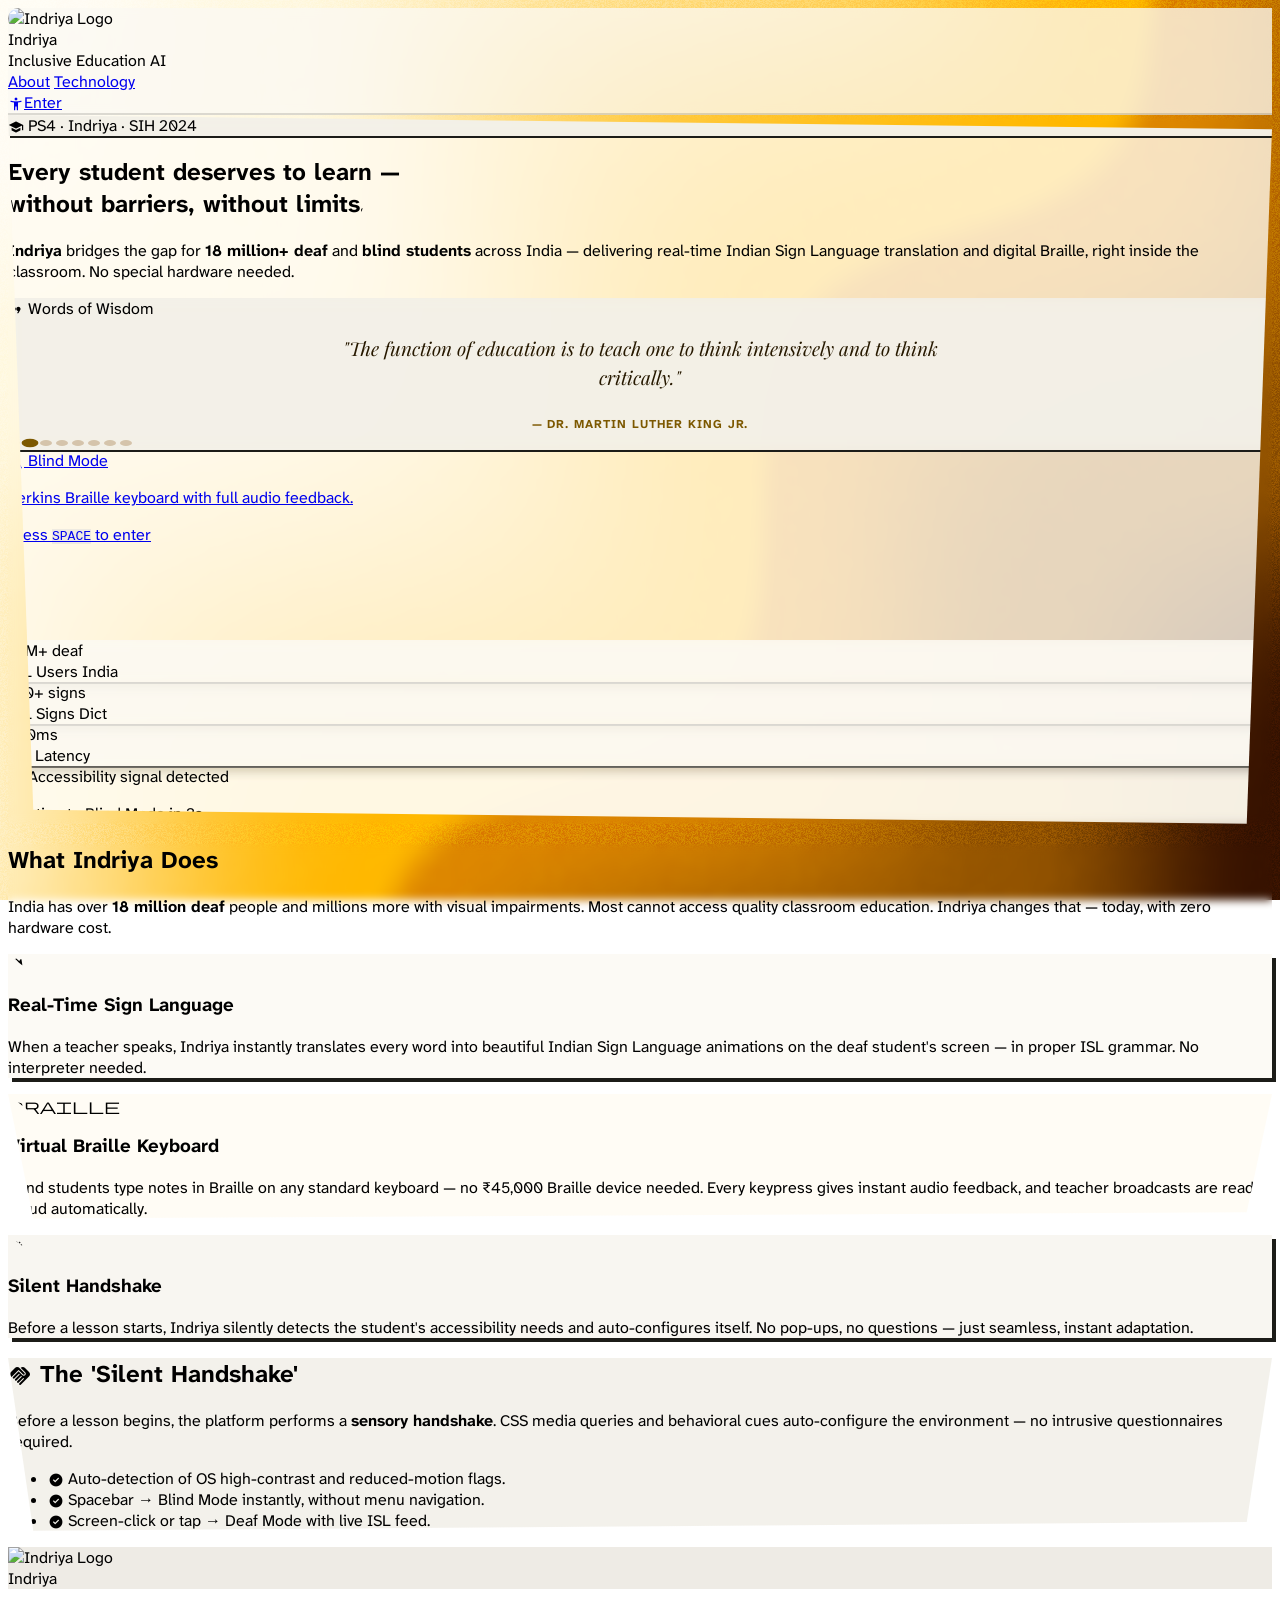
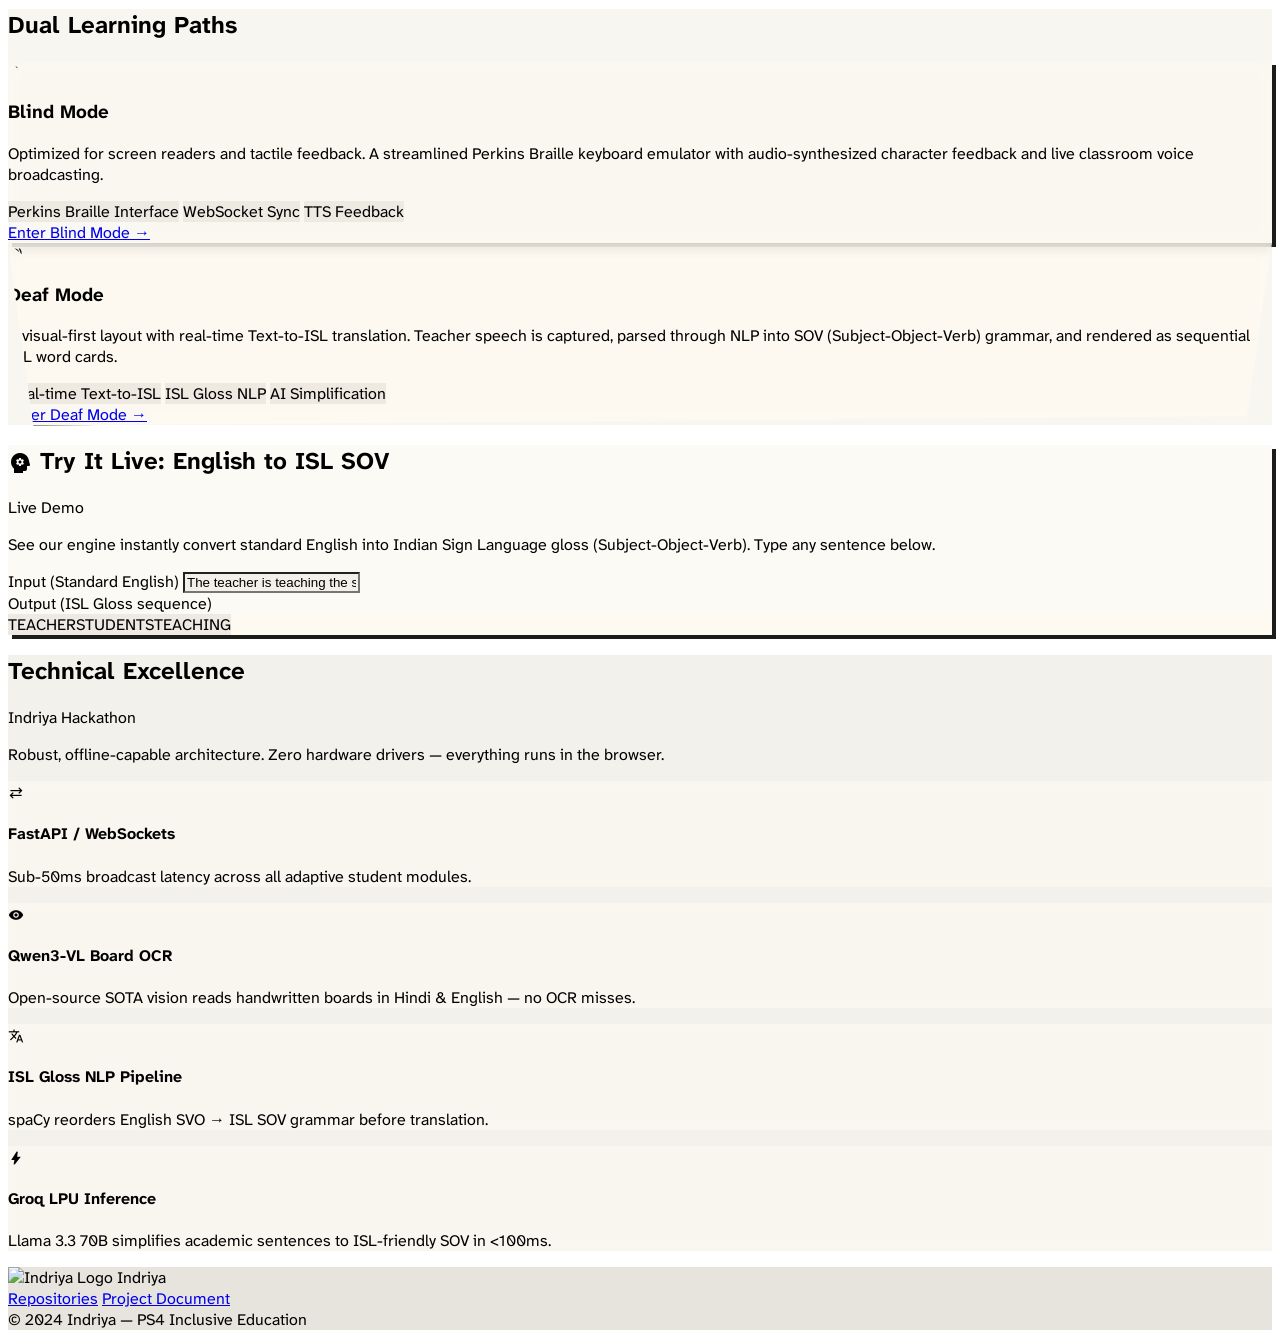
==== frontend/index.html @ 6d2f7c89 "rebrand: Bharat Shakti → Indriya across all files; add Indriya logo to Supabase + frontend; revamp h" ====
<!DOCTYPE html>
<html class="light" lang="en">
<head>
<meta charset="utf-8"/>
<meta content="width=device-width, initial-scale=1.0" name="viewport"/>
<meta name="description" content="Indriya — Inclusive Classroom AI. An adaptive platform for deaf and blind students powered by real-time ISL translation and Braille input."/>
<title>Indriya | Inclusive Education AI</title>
<script src="https://cdn.tailwindcss.com?plugins=forms,container-queries"></script>
<link href="https://fonts.googleapis.com/css2?family=Material+Symbols+Outlined:wght,FILL@100..700,0..1&display=swap" rel="stylesheet"/>
<link href="https://fonts.googleapis.com/css2?family=Atkinson+Hyperlegible+Next:ital,wght@0,200..800;1,200..800&display=swap" rel="stylesheet"/>
<link href="https://fonts.googleapis.com/css2?family=Playfair+Display:ital,wght@0,700;1,500&display=swap" rel="stylesheet"/>
<script id="tailwind-config">
  tailwind.config = {
    darkMode: "class",
    theme: {
      extend: {
        colors: {
          "secondary-fixed-dim": "#afc8f0","inverse-primary": "#ffba20","on-primary-fixed": "#271900",
          "on-tertiary-container": "#734633","surface-container": "#f1eee7","tertiary-container": "#f5b79e",
          "on-tertiary-fixed-variant": "#673c29","background": "#fcf9f2","on-secondary-fixed": "#001c3a",
          "on-primary-fixed-variant": "#5e4200","error-container": "#ffdad6","error": "#ba1a1a",
          "outline": "#837560","tertiary-fixed-dim": "#f7b89f","on-error-container": "#93000a",
          "surface-container-high": "#ebe8e1","surface-tint": "#7c5800","surface": "#fcf9f2",
          "surface-container-low": "#f6f3ec","on-primary-container": "#6b4c00","surface-container-lowest": "#ffffff",
          "surface-container-highest": "#e5e2db","secondary": "#476083","surface-bright": "#fcf9f2",
          "primary-fixed-dim": "#ffba20","secondary-container": "#bdd6ff","on-surface-variant": "#514532",
          "inverse-on-surface": "#f3f0e9","on-primary": "#ffffff","primary-fixed": "#ffdea8",
          "on-error": "#ffffff","on-secondary": "#ffffff","inverse-surface": "#31312c","tertiary": "#82533e",
          "outline-variant": "#d5c4ab","on-secondary-container": "#445d80","tertiary-fixed": "#ffdbcd",
          "on-tertiary-fixed": "#331204","on-surface": "#1c1c18","secondary-fixed": "#d4e3ff",
          "primary": "#7c5800","surface-variant": "#e5e2db","on-secondary-fixed-variant": "#2f486a",
          "on-tertiary": "#ffffff","primary-container": "#ffb800","surface-dim": "#dcdad3","on-background": "#1c1c18"
        },
        borderRadius: { "DEFAULT": "0.25rem","lg": "0.5rem","xl": "0.75rem","full": "9999px" },
        spacing: {
          "xs": "0.5rem","lg": "4rem","base": "8px","md": "2rem","sm": "1rem",
          "margin-mobile": "16px","xl": "8rem","margin-desktop": "64px","gutter": "24px"
        },
        fontFamily: {
          "sans": ["Atkinson Hyperlegible Next","system-ui","sans-serif"],
          "label-lg": ["Atkinson Hyperlegible Next"],"headline-xl": ["Atkinson Hyperlegible Next"],
          "headline-lg-mobile": ["Atkinson Hyperlegible Next"],"body-md": ["Atkinson Hyperlegible Next"],
          "headline-md": ["Atkinson Hyperlegible Next"],"headline-lg": ["Atkinson Hyperlegible Next"],
          "body-lg": ["Atkinson Hyperlegible Next"]
        },
        fontSize: {
          "label-lg": ["16px",{"lineHeight":"1.2","letterSpacing":"0.05em","fontWeight":"700"}],
          "headline-xl": ["48px",{"lineHeight":"1.1","letterSpacing":"-0.02em","fontWeight":"800"}],
          "headline-lg-mobile": ["30px",{"lineHeight":"1.2","fontWeight":"700"}],
          "body-md": ["18px",{"lineHeight":"1.6","fontWeight":"400"}],
          "headline-md": ["28px",{"lineHeight":"1.3","fontWeight":"700"}],
          "headline-lg": ["36px",{"lineHeight":"1.2","fontWeight":"700"}],
          "body-lg": ["22px",{"lineHeight":"1.6","fontWeight":"400"}]
        }
      }
    }
  }
</script>
<style>
  body {
    background: transparent;
    font-family: 'Atkinson Hyperlegible Next', sans-serif;
  }
  .torn-edge       { clip-path: polygon(0 0, 100% 2%, 98% 100%, 2% 98%); }
  .torn-edge-bottom{ clip-path: polygon(0 0, 100% 0%, 98% 95%, 2% 100%); }
  .paper-shadow    { box-shadow: 4px 4px 0px 0px #1c1c18; }
  .paper-shadow-sm { box-shadow: 2px 2px 0px 0px #1c1c18; }
  .focus-ring:focus-within { outline: 4px solid #ffb800; outline-offset: 4px; }
  a:focus-visible, button:focus-visible { outline: 4px solid #ffb800; outline-offset: 4px; border-radius: 2px; }
  .material-symbols-outlined { font-variation-settings: 'FILL' 1, 'wght' 400; font-size: inherit; vertical-align: middle; }
  /* Let the gradient canvas shine through semi-transparent surfaces */
  header { background: rgba(252,249,242,0.88) !important; backdrop-filter: blur(12px); -webkit-backdrop-filter: blur(12px); }
  footer { background: rgba(229,226,219,0.85) !important; backdrop-filter: blur(8px); }
  section, .bg-surface, .bg-surface-container, .bg-surface-container-low { background: rgba(255, 255, 255, 0.7) !important; backdrop-filter: blur(4px); }

  /* ── Rotating Quotes ─────────────────────────────── */
  #quotesCarousel {
    position: relative;
    overflow: hidden;
    height: 110px;
  }
  .quote-slide {
    position: absolute;
    inset: 0;
    display: flex;
    flex-direction: column;
    align-items: center;
    justify-content: center;
    gap: 6px;
    opacity: 0;
    transform: translateY(16px);
    transition: opacity 0.7s ease, transform 0.7s ease;
    pointer-events: none;
  }
  .quote-slide.active {
    opacity: 1;
    transform: translateY(0);
    pointer-events: auto;
  }
  .quote-slide.exit {
    opacity: 0;
    transform: translateY(-16px);
  }
  .quote-text {
    font-family: 'Playfair Display', serif;
    font-style: italic;
    font-size: clamp(15px, 2vw, 19px);
    color: #271900;
    text-align: center;
    line-height: 1.5;
    max-width: 600px;
    padding: 0 12px;
  }
  .quote-author {
    font-family: 'Atkinson Hyperlegible Next', sans-serif;
    font-size: 12px;
    font-weight: 700;
    letter-spacing: 0.08em;
    text-transform: uppercase;
    color: #7c5800;
  }
  /* Dot indicators */
  .quote-dot {
    width: 6px; height: 6px; border-radius: 50%;
    background: #d5c4ab; border: none; cursor: pointer;
    transition: background 0.3s ease, transform 0.3s ease;
  }
  .quote-dot.active { background: #7c5800; transform: scale(1.4); }

  /* ── Mission pillars glow ─────────────────────── */
  .mission-card {
    transition: transform 0.25s ease, box-shadow 0.25s ease;
  }
  .mission-card:hover {
    transform: translateY(-4px);
    box-shadow: 6px 10px 0px 0px #1c1c18;
  }

  /* ── Logo pulse ring ──────────────────────────── */
  @keyframes logoRing {
    0%,100% { box-shadow: 0 0 0 0 rgba(255,184,0,0.35); }
    50% { box-shadow: 0 0 0 10px rgba(255,184,0,0); }
  }
  .logo-ring { animation: logoRing 2.5s ease infinite; border-radius: 9999px; }

  /* ── Impact number pulse ───────────────────────── */
  @keyframes numPop { 0%{transform:scale(1)} 50%{transform:scale(1.08)} 100%{transform:scale(1)} }
  .num-pop { animation: numPop 0.4s ease; }
</style>
</head>
<body class="text-on-background min-h-screen flex flex-col">

<!-- Header -->
<header class="w-full border-b-2 border-on-surface bg-surface sticky top-0 z-50">
  <div class="flex justify-between items-center w-full px-margin-mobile md:px-margin-desktop py-4 max-w-7xl mx-auto">
    <div class="flex items-center gap-3">
      <img alt="Indriya Logo" class="h-10 w-10 object-contain rounded-full logo-ring"
           src="https://cnwsrgqlpvxxnwsndhsm.supabase.co/storage/v1/object/public/isl-gestures/branding/indriya_logo.png"/>
      <div>
        <div class="font-extrabold text-xl text-primary tracking-tight leading-none">Indriya</div>
        <div class="text-xs text-on-surface-variant font-medium tracking-widest uppercase">Inclusive Education AI</div>
      </div>
    </div>
    <nav aria-label="Main Navigation" class="hidden md:flex gap-8 items-center">
      <a class="font-label-lg text-label-lg text-primary border-b-2 border-primary pb-1" href="#about">About</a>
      <a class="font-label-lg text-label-lg text-on-surface-variant hover:text-primary hover:bg-primary-container transition-colors duration-200 px-2 py-1 rounded" href="#technology">Technology</a>
    </nav>
    <div class="flex items-center gap-3">
      <a href="blind.html" id="enterBtn" class="bg-primary-container text-on-primary-fixed font-label-lg text-label-lg px-6 py-3 border-b-[3px] border-on-surface rounded-DEFAULT hover:brightness-95 transition-all focus-ring active:border-b-0 active:translate-y-[3px] inline-flex items-center gap-2">
        <span class="material-symbols-outlined text-xl">accessibility_new</span>Enter
      </a>
    </div>
  </div>
</header>

<main class="flex-grow">

  <!-- Hero Section -->
  <section class="w-full max-w-7xl mx-auto px-margin-mobile md:px-margin-desktop py-lg mt-md mb-lg">
    <div class="bg-[#FFFBF2] border-2 border-on-surface torn-edge paper-shadow p-8 md:p-16 relative overflow-hidden flex flex-col items-center text-center">
      <div class="absolute -top-10 -left-10 w-32 h-32 bg-tertiary-container rounded-full opacity-40 torn-edge"></div>
      <div class="absolute -bottom-10 -right-10 w-48 h-48 bg-primary-fixed rounded-full opacity-40 torn-edge"></div>
      <div class="relative z-10 mb-6 inline-flex items-center gap-2 bg-surface-container border-2 border-on-surface px-4 py-2 rounded-full paper-shadow-sm">
        <span class="material-symbols-outlined text-primary text-lg">school</span>
        <span class="font-label-lg text-label-lg text-primary tracking-widest uppercase text-sm">PS4 · Indriya · SIH 2024</span>
      </div>
      <h1 class="font-headline-xl text-headline-lg-mobile md:text-headline-xl text-on-surface max-w-4xl relative z-10 mb-6">
        Every student deserves to learn —<br/>
        <span class="bg-primary-container text-on-primary-container px-3 pb-1 inline-block mt-2 torn-edge">without barriers, without limits.</span>
      </h1>
      <p class="font-body-lg text-body-md text-on-surface-variant max-w-2xl mb-8 relative z-10">
        <strong>Indriya</strong> bridges the gap for <strong>18 million+ deaf</strong> and <strong>blind students</strong> across India — delivering real-time Indian Sign Language translation and digital Braille, right inside the classroom. No special hardware needed.
      </p>

      <!-- Educational Quotes Section -->
      <div class="relative z-10 w-full max-w-2xl mb-8 bg-surface-container border-2 border-on-surface rounded-sm paper-shadow-sm p-5">
        <div class="flex items-center gap-2 mb-3 justify-center">
          <span class="material-symbols-outlined text-primary text-lg">format_quote</span>
          <span class="text-xs font-bold text-on-surface-variant uppercase tracking-widest">Words of Wisdom</span>
        </div>
        <div id="quotesCarousel" aria-live="polite" aria-label="Educational quotes carousel">
          <div class="quote-slide active" role="group" aria-label="Quote 1 of 8">
            <p class="quote-text">"Education is the most powerful weapon which you can use to change the world."</p>
            <span class="quote-author">— Nelson Mandela</span>
          </div>
          <div class="quote-slide" role="group" aria-label="Quote 2 of 8">
            <p class="quote-text">"The function of education is to teach one to think intensively and to think critically."</p>
            <span class="quote-author">— Dr. Martin Luther King Jr.</span>
          </div>
          <div class="quote-slide" role="group" aria-label="Quote 3 of 8">
            <p class="quote-text">"Inclusion is not a matter of political correctness. It is the key to growth."</p>
            <span class="quote-author">— Jesse Jackson</span>
          </div>
          <div class="quote-slide" role="group" aria-label="Quote 4 of 8">
            <p class="quote-text">"There is no greater disability in society than the inability to see a person as more than their disability."</p>
            <span class="quote-author">— Robert M. Hensel</span>
          </div>
          <div class="quote-slide" role="group" aria-label="Quote 5 of 8">
            <p class="quote-text">"शिक्षा सबसे शक्तिशाली हथियार है जिसे आप दुनिया को बदलने के लिए उपयोग कर सकते हैं।"</p>
            <span class="quote-author">— नेल्सन मंडेला</span>
          </div>
          <div class="quote-slide" role="group" aria-label="Quote 6 of 8">
            <p class="quote-text">"Alone we can do so little; together we can do so much."</p>
            <span class="quote-author">— Helen Keller</span>
          </div>
          <div class="quote-slide" role="group" aria-label="Quote 7 of 8">
            <p class="quote-text">"The highest result of education is tolerance."</p>
            <span class="quote-author">— Helen Keller</span>
          </div>
          <div class="quote-slide" role="group" aria-label="Quote 8 of 8">
            <p class="quote-text">"Every child deserves a champion — an adult who will never give up on them."</p>
            <span class="quote-author">— Rita Pierson</span>
          </div>
        </div>
        <!-- Dot indicators -->
        <div class="flex justify-center gap-2 mt-3" id="quoteDots" aria-label="Quote navigation">
          <button class="quote-dot active" aria-label="Go to quote 1" onclick="goToQuote(0)"></button>
          <button class="quote-dot" aria-label="Go to quote 2" onclick="goToQuote(1)"></button>
          <button class="quote-dot" aria-label="Go to quote 3" onclick="goToQuote(2)"></button>
          <button class="quote-dot" aria-label="Go to quote 4" onclick="goToQuote(3)"></button>
          <button class="quote-dot" aria-label="Go to quote 5" onclick="goToQuote(4)"></button>
          <button class="quote-dot" aria-label="Go to quote 6" onclick="goToQuote(5)"></button>
          <button class="quote-dot" aria-label="Go to quote 7" onclick="goToQuote(6)"></button>
          <button class="quote-dot" aria-label="Go to quote 8" onclick="goToQuote(7)"></button>
        </div>
      </div>

      <!-- Two CTA cards -->
      <div class="relative z-10 grid grid-cols-1 sm:grid-cols-2 gap-4 w-full max-w-xl mb-8">
        <a href="blind.html" id="blindCard"
           class="group bg-surface border-2 border-on-surface paper-shadow p-5 text-left hover:bg-tertiary-container transition-colors focus-ring flex flex-col gap-3 rounded-sm">
          <div class="flex items-center gap-2">
            <span class="material-symbols-outlined text-on-tertiary-container text-2xl">blind</span>
            <span class="font-headline-md text-xl font-bold text-on-surface">Blind Mode</span>
          </div>
          <p class="text-sm text-on-surface-variant font-body-md leading-relaxed">Perkins Braille keyboard with full audio feedback.</p>
          <div class="flex items-center gap-1 text-xs font-bold text-primary uppercase tracking-widest mt-auto">
            Press <kbd class="bg-surface-container-high border border-outline px-2 py-0.5 rounded text-on-surface font-mono">SPACE</kbd> to enter
          </div>
        </a>
        <a href="deaf.html" id="deafCard"
           class="group bg-[#FFFBF2] border-2 border-on-surface paper-shadow p-5 text-left hover:bg-secondary-container transition-colors focus-ring flex flex-col gap-3 rounded-sm torn-edge-bottom">
          <div class="flex items-center gap-2">
            <span class="material-symbols-outlined text-on-secondary-container text-2xl">hearing_disabled</span>
            <span class="font-headline-md text-xl font-bold text-on-surface">Deaf Mode</span>
          </div>
          <p class="text-sm text-on-surface-variant font-body-md leading-relaxed">Live ISL translation with SOV grammar reordering.</p>
          <div class="flex items-center gap-1 text-xs font-bold text-secondary uppercase tracking-widest mt-auto">
            <span class="material-symbols-outlined text-sm">mouse</span> Click to enter
          </div>
        </a>
      </div>

      <!-- F2.6 — Animated Impact Stats -->
      <div class="relative z-10 grid grid-cols-3 gap-3 w-full max-w-xl mb-4" id="statsRow">
        <div class="bg-surface border-2 border-on-surface paper-shadow-sm p-3 text-center rounded-sm">
          <div class="font-extrabold text-2xl text-primary leading-none" id="stat1">0</div>
          <div class="text-xs text-on-surface-variant font-bold tracking-widest uppercase mt-1">ISL Users India</div>
        </div>
        <div class="bg-surface border-2 border-on-surface paper-shadow-sm p-3 text-center rounded-sm">
          <div class="font-extrabold text-2xl text-secondary leading-none" id="stat2">0</div>
          <div class="text-xs text-on-surface-variant font-bold tracking-widest uppercase mt-1">ISL Signs Dict</div>
        </div>
        <div class="bg-surface border-2 border-on-surface paper-shadow-sm p-3 text-center rounded-sm">
          <div class="font-extrabold text-2xl text-tertiary leading-none" id="stat3">0</div>
          <div class="text-xs text-on-surface-variant font-bold tracking-widest uppercase mt-1">WS Latency</div>
        </div>
      </div>

      <!-- Accessibility auto-detection notice -->
      <div id="autoRouteNotice" class="hidden relative z-10 w-full max-w-xl bg-primary-fixed border-2 border-on-surface p-4 rounded-sm paper-shadow-sm text-left">
        <div class="flex items-center gap-2 mb-2">
          <span class="material-symbols-outlined text-primary">sensors</span>
          <span class="font-label-lg text-label-lg text-on-surface">Accessibility signal detected</span>
        </div>
        <p class="text-sm text-on-surface-variant mb-3" id="autoRouteText">Routing to Blind Mode in 3s…</p>
        <div class="h-1.5 bg-surface-container-high rounded-full overflow-hidden">
          <div id="progressBar" class="h-full bg-primary transition-all duration-1000 ease-linear" style="width:100%"></div>
        </div>
      </div>
    </div>
  </section>

  <!-- What Indriya Does — Judge-Facing Mission Section -->
  <section class="w-full max-w-7xl mx-auto px-margin-mobile md:px-margin-desktop py-lg" id="about">
    <div class="text-center mb-12">
      <h2 class="font-headline-lg text-headline-lg-mobile md:text-headline-lg text-on-surface mb-4">What Indriya Does</h2>
      <p class="text-body-md text-on-surface-variant max-w-2xl mx-auto">
        India has over <strong>18 million deaf</strong> people and millions more with visual impairments. Most cannot access quality classroom education. Indriya changes that — today, with zero hardware cost.
      </p>
    </div>
    <div class="grid grid-cols-1 md:grid-cols-3 gap-6 mb-12">
      <!-- Pillar 1 -->
      <div class="mission-card bg-surface border-2 border-on-surface paper-shadow p-7 flex flex-col gap-4 rounded-sm">
        <div class="w-14 h-14 bg-primary-container border-2 border-on-surface rounded-full flex items-center justify-center torn-edge">
          <span class="material-symbols-outlined text-on-primary-fixed text-3xl">sign_language</span>
        </div>
        <h3 class="font-bold text-xl text-on-surface">Real-Time Sign Language</h3>
        <p class="text-sm text-on-surface-variant leading-relaxed">
          When a teacher speaks, Indriya instantly translates every word into beautiful Indian Sign Language animations on the deaf student's screen — in proper ISL grammar. No interpreter needed.
        </p>
      </div>
      <!-- Pillar 2 -->
      <div class="mission-card bg-[#FFFBF2] border-2 border-on-surface paper-shadow p-7 flex flex-col gap-4 rounded-sm torn-edge-bottom">
        <div class="w-14 h-14 bg-tertiary-container border-2 border-on-surface rounded-full flex items-center justify-center torn-edge">
          <span class="material-symbols-outlined text-on-tertiary-container text-3xl">braille</span>
        </div>
        <h3 class="font-bold text-xl text-on-surface">Virtual Braille Keyboard</h3>
        <p class="text-sm text-on-surface-variant leading-relaxed">
          Blind students type notes in Braille on any standard keyboard — no ₹45,000 Braille device needed. Every keypress gives instant audio feedback, and teacher broadcasts are read aloud automatically.
        </p>
      </div>
      <!-- Pillar 3 -->
      <div class="mission-card bg-surface-container-low border-2 border-on-surface paper-shadow p-7 flex flex-col gap-4 rounded-sm">
        <div class="w-14 h-14 bg-secondary-container border-2 border-on-surface rounded-full flex items-center justify-center torn-edge">
          <span class="material-symbols-outlined text-on-secondary-container text-3xl">auto_detect_voice</span>
        </div>
        <h3 class="font-bold text-xl text-on-surface">Silent Handshake</h3>
        <p class="text-sm text-on-surface-variant leading-relaxed">
          Before a lesson starts, Indriya silently detects the student's accessibility needs and auto-configures itself. No pop-ups, no questions — just seamless, instant adaptation.
        </p>
      </div>
    </div>

    <!-- How It Helps — Story Flow -->
    <div class="grid grid-cols-1 md:grid-cols-2 gap-gutter items-center">
      <div class="order-2 md:order-1 bg-surface-container p-8 border-2 border-on-surface torn-edge-bottom paper-shadow">
        <h2 class="font-headline-md text-headline-md text-on-surface mb-4 flex items-center gap-2">
          <span class="material-symbols-outlined text-tertiary text-3xl">handshake</span>
          The 'Silent Handshake'
        </h2>
        <p class="font-body-md text-body-md text-on-surface-variant mb-6">
          Before a lesson begins, the platform performs a <strong>sensory handshake</strong>. CSS media queries and behavioral cues auto-configure the environment — no intrusive questionnaires required.
        </p>
        <ul class="space-y-4 font-body-md text-body-md text-on-surface">
          <li class="flex items-start gap-3">
            <span class="material-symbols-outlined text-primary mt-1">check_circle</span>
            <span>Auto-detection of OS high-contrast and reduced-motion flags.</span>
          </li>
          <li class="flex items-start gap-3">
            <span class="material-symbols-outlined text-primary mt-1">check_circle</span>
            <span>Spacebar → Blind Mode instantly, without menu navigation.</span>
          </li>
          <li class="flex items-start gap-3">
            <span class="material-symbols-outlined text-primary mt-1">check_circle</span>
            <span>Screen-click or tap → Deaf Mode with live ISL feed.</span>
          </li>
        </ul>
      </div>
      <div class="order-1 md:order-2 flex justify-center relative">
        <div class="w-full aspect-square max-w-md relative bg-surface-container-high rounded-full border-2 border-on-surface overflow-hidden flex items-center justify-center p-8">
          <div class="absolute inset-0 border-[16px] border-primary-container rounded-full opacity-20 animate-pulse"></div>
          <img class="w-48 h-48 object-contain rounded-full"
               alt="Indriya Logo"
               src="https://cnwsrgqlpvxxnwsndhsm.supabase.co/storage/v1/object/public/isl-gestures/branding/indriya_logo.png"/>
          <div class="absolute bottom-6 left-0 right-0 text-center font-bold text-primary text-sm tracking-widest uppercase">Indriya</div>
        </div>
      </div>
    </div>
  </section>

  <!-- Dual Learning Paths -->
  <section class="w-full max-w-7xl mx-auto px-margin-mobile md:px-margin-desktop py-lg bg-surface-container-low border-y-2 border-on-surface my-lg">
    <h2 class="font-headline-lg text-headline-lg-mobile md:text-headline-lg text-center mb-12 text-on-surface">Dual Learning Paths</h2>
    <div class="grid grid-cols-1 md:grid-cols-2 gap-8">

      <!-- Blind Mode Card -->
      <div class="bg-surface border-2 border-on-surface paper-shadow p-6 md:p-8 flex flex-col focus-ring group hover:bg-surface-container transition-colors rounded-sm" tabindex="0">
        <div class="w-16 h-16 bg-tertiary-container border-2 border-on-surface rounded-full flex items-center justify-center mb-6 torn-edge">
          <span class="material-symbols-outlined text-on-tertiary-container text-3xl">blind</span>
        </div>
        <h3 class="font-headline-md text-headline-md text-on-surface mb-3 border-b-2 border-on-surface pb-2 inline-block self-start">Blind Mode</h3>
        <p class="font-body-md text-body-md text-on-surface-variant mb-6 flex-grow">
          Optimized for screen readers and tactile feedback. A streamlined Perkins Braille keyboard emulator with audio-synthesized character feedback and live classroom voice broadcasting.
        </p>
        <div class="flex flex-wrap gap-2 mb-6">
          <span class="bg-surface-container-high border-2 border-outline px-3 py-1 rounded-full font-label-lg text-label-lg text-on-surface-variant text-sm">Perkins Braille Interface</span>
          <span class="bg-surface-container-high border-2 border-outline px-3 py-1 rounded-full font-label-lg text-label-lg text-on-surface-variant text-sm">WebSocket Sync</span>
          <span class="bg-surface-container-high border-2 border-outline px-3 py-1 rounded-full font-label-lg text-label-lg text-on-surface-variant text-sm">TTS Feedback</span>
        </div>
        <a href="blind.html" class="w-full bg-surface border-2 border-on-surface font-label-lg text-label-lg py-3 mt-auto group-hover:bg-tertiary group-hover:text-on-tertiary transition-colors rounded-sm text-center inline-block">
          Enter Blind Mode →
        </a>
      </div>

      <!-- Deaf Mode Card -->
      <div class="bg-[#FFFBF2] border-2 border-on-surface paper-shadow p-6 md:p-8 flex flex-col focus-ring group hover:bg-surface-container transition-colors torn-edge-bottom rounded-sm" tabindex="0">
        <div class="w-16 h-16 bg-secondary-container border-2 border-on-surface rounded-full flex items-center justify-center mb-6 torn-edge">
          <span class="material-symbols-outlined text-on-secondary-container text-3xl">hearing_disabled</span>
        </div>
        <h3 class="font-headline-md text-headline-md text-on-surface mb-3 border-b-2 border-on-surface pb-2 inline-block self-start">Deaf Mode</h3>
        <p class="font-body-md text-body-md text-on-surface-variant mb-6 flex-grow">
          A visual-first layout with real-time Text-to-ISL translation. Teacher speech is captured, parsed through NLP into SOV (Subject-Object-Verb) grammar, and rendered as sequential ISL word cards.
        </p>
        <div class="flex flex-wrap gap-2 mb-6">
          <span class="bg-surface-container-high border-2 border-outline px-3 py-1 rounded-full font-label-lg text-label-lg text-on-surface-variant text-sm">Real-time Text-to-ISL</span>
          <span class="bg-surface-container-high border-2 border-outline px-3 py-1 rounded-full font-label-lg text-label-lg text-on-surface-variant text-sm">ISL Gloss NLP</span>
          <span class="bg-surface-container-high border-2 border-outline px-3 py-1 rounded-full font-label-lg text-label-lg text-on-surface-variant text-sm" title="Built">AI Simplification</span>
        </div>
        <a href="deaf.html" class="w-full bg-surface border-2 border-on-surface font-label-lg text-label-lg py-3 mt-auto group-hover:bg-secondary group-hover:text-on-secondary transition-colors rounded-sm text-center inline-block">
          Enter Deaf Mode →
        </a>
      </div>
    </div>
  </section>

  <!-- Interactive NLP Demo (Phase 5) -->
  <section class="w-full max-w-7xl mx-auto px-margin-mobile md:px-margin-desktop py-lg mb-lg">
    <div class="bg-surface border-2 border-on-surface paper-shadow p-8 rounded-sm">
      <div class="flex items-center justify-between mb-4">
        <h2 class="font-headline-md text-headline-md text-on-surface flex items-center gap-2">
          <span class="material-symbols-outlined text-primary text-3xl">psychology</span>
          Try It Live: English to ISL SOV
        </h2>
        <span class="bg-primary-container text-on-primary-fixed text-xs font-bold px-2 py-1 rounded-sm uppercase tracking-wider">Live Demo</span>
      </div>
      <p class="font-body-md text-body-md text-on-surface-variant mb-6">
        See our engine instantly convert standard English into Indian Sign Language gloss (Subject-Object-Verb). Type any sentence below.
      </p>
      
      <div class="grid grid-cols-1 md:grid-cols-2 gap-6">
        <div>
          <label class="block text-sm font-bold text-on-surface-variant uppercase tracking-wider mb-2">Input (Standard English)</label>
          <input type="text" id="demoInput" class="w-full bg-surface-container border-2 border-on-surface p-4 rounded-sm font-body-lg focus:outline-none focus:ring-4 focus:ring-primary transition-all" value="The teacher is teaching the students." placeholder="Type a sentence here...">
        </div>
        <div>
          <label class="block text-sm font-bold text-on-surface-variant uppercase tracking-wider mb-2">Output (ISL Gloss sequence)</label>
          <div id="demoOutput" class="w-full min-h-[66px] bg-[#FFFBF2] border-2 border-primary border-dashed p-4 rounded-sm flex flex-wrap gap-2 items-center">
            <!-- Gloss injected here -->
          </div>
        </div>
      </div>
    </div>
  </section>

  <!-- Technical Excellence -->
  <section class="w-full max-w-7xl mx-auto px-margin-mobile md:px-margin-desktop py-lg mb-lg" id="technology">
    <div class="bg-surface-container border-2 border-on-surface p-8 md:p-12 relative rounded-sm">
      <div class="absolute -top-3 left-1/2 -translate-x-1/2 w-32 h-6 bg-[#dcdad3] opacity-80 transform -rotate-2 rounded-sm"></div>
      <div class="grid grid-cols-1 md:grid-cols-3 gap-8">
        <div class="md:col-span-1 border-r-0 md:border-r-2 border-on-surface pr-0 md:pr-8 border-b-2 md:border-b-0 pb-8 md:pb-0">
          <h2 class="font-headline-md text-headline-md text-on-surface mb-2">Technical Excellence</h2>
          <p class="font-label-lg text-label-lg text-primary uppercase tracking-widest mb-4">Indriya Hackathon</p>
          <p class="font-body-md text-body-md text-on-surface-variant">
            Robust, offline-capable architecture. Zero hardware drivers — everything runs in the browser.
          </p>
        </div>
        <div class="md:col-span-2 grid grid-cols-1 sm:grid-cols-2 gap-6">
          <div class="bg-surface p-4 border-2 border-on-surface flex items-start gap-4 rounded-sm">
            <span class="material-symbols-outlined text-primary text-3xl">sync_alt</span>
            <div>
              <h4 class="font-label-lg text-label-lg text-on-surface mb-1">FastAPI / WebSockets</h4>
              <p class="font-body-md text-body-md text-sm text-on-surface-variant">Sub-50ms broadcast latency across all adaptive student modules.</p>
            </div>
          </div>
          <div class="bg-surface p-4 border-2 border-on-surface flex items-start gap-4 rounded-sm">
            <span class="material-symbols-outlined text-tertiary text-3xl">visibility</span>
            <div>
              <h4 class="font-label-lg text-label-lg text-on-surface mb-1">Qwen3-VL Board OCR</h4>
              <p class="font-body-md text-body-md text-sm text-on-surface-variant">Open-source SOTA vision reads handwritten boards in Hindi &amp; English — no OCR misses.</p>
            </div>
          </div>
          <div class="bg-surface p-4 border-2 border-on-surface flex items-start gap-4 rounded-sm">
            <span class="material-symbols-outlined text-secondary text-3xl">translate</span>
            <div>
              <h4 class="font-label-lg text-label-lg text-on-surface mb-1">ISL Gloss NLP Pipeline</h4>
              <p class="font-body-md text-body-md text-sm text-on-surface-variant">spaCy reorders English SVO → ISL SOV grammar before translation.</p>
            </div>
          </div>
          <div class="bg-surface p-4 border-2 border-on-surface flex items-start gap-4 rounded-sm">
            <span class="material-symbols-outlined text-primary text-3xl">bolt</span>
            <div>
              <h4 class="font-label-lg text-label-lg text-on-surface mb-1">Groq LPU Inference</h4>
              <p class="font-body-md text-body-md text-sm text-on-surface-variant">Llama 3.3 70B simplifies academic sentences to ISL-friendly SOV in &lt;100ms.</p>
            </div>
          </div>
        </div>
      </div>
    </div>
  </section>

</main>

<!-- Footer -->
<footer class="w-full mt-lg border-t-2 border-on-surface bg-surface-container-highest">
  <div class="flex flex-col md:flex-row justify-between items-center w-full px-margin-mobile md:px-margin-desktop py-md max-w-7xl mx-auto gap-6 md:gap-0">
    <div class="flex items-center gap-2">
      <img alt="Indriya Logo" class="h-8 w-8 object-contain rounded-full" src="https://cnwsrgqlpvxxnwsndhsm.supabase.co/storage/v1/object/public/isl-gestures/branding/indriya_logo.png"/>
      <span class="font-headline-md text-xl font-bold text-primary">Indriya</span>
    </div>
    <nav aria-label="Footer Navigation" class="flex flex-wrap justify-center gap-6">
      <a class="font-label-lg text-label-lg text-on-surface-variant hover:text-primary underline transition-all focus-ring rounded-sm" href="https://github.com/AI4Bharat/INCLUDE" target="_blank" rel="noopener">Repositories</a>
      <a class="font-label-lg text-label-lg text-on-surface-variant hover:text-primary underline transition-all focus-ring rounded-sm" href="bharat_shakti_master_document.md">Project Document</a>
    </nav>
    <div class="font-body-md text-body-md text-on-surface text-center md:text-right text-sm">
      © 2024 Indriya — PS4 Inclusive Education
    </div>
  </div>
</footer>

<script type="module">
  /* ── Silent Handshake ─────────────────────────────── */
  const reducedMotion = window.matchMedia('(prefers-reduced-motion: reduce)').matches;
  const forcedColors  = window.matchMedia('(forced-colors: active)').matches;

  function speak(text) {
    window.speechSynthesis.cancel();
    const u = new SpeechSynthesisUtterance(text);
    u.lang = 'en-IN';
    window.speechSynthesis.speak(u);
  }

  if (reducedMotion || forcedColors) {
    const notice  = document.getElementById('autoRouteNotice');
    const bar     = document.getElementById('progressBar');
    const txt     = document.getElementById('autoRouteText');
    notice.classList.remove('hidden');
    speak('Accessibility signal detected. Routing to Blind Mode in 3 seconds.');
    let s = 3;
    txt.textContent = `Routing to Blind Mode in ${s}s…`;
    const iv = setInterval(() => {
      s--;
      bar.style.width = `${(s/3)*100}%`;
      if (s <= 0) { clearInterval(iv); window.location.href = 'blind.html'; }
      else txt.textContent = `Routing to Blind Mode in ${s}s…`;
    }, 1000);
  }

  /* ── Keyboard Shortcut: Spacebar → Blind Mode ─────── */
  window.addEventListener('keydown', e => {
    if ((e.key === ' ' || e.code === 'Space') && !['INPUT','TEXTAREA','BUTTON','A'].includes(document.activeElement.tagName)) {
      e.preventDefault();
      window.location.href = 'blind.html';
    }
  });

  /* ── Auto-announce for blind users ─────────────────── */
  window.addEventListener('load', () => {
    setTimeout(() => {
      speak(
        'Welcome to Indriya — Inclusive Classroom Assistant. ' +
        'If you are a blind student, press the space bar key now to enter Blind Mode with full audio and Braille support. ' +
        'If you are a deaf student, click anywhere or tap Deaf Mode.'
      );
    }, 600);
    setTimeout(() => {
      if (document.visibilityState === 'visible') {
        speak('Press the space bar key for Blind Mode, or click anywhere for Deaf Mode.');
      }
    }, 8000);
  });

  /* ── F5.1: Try It Live Widget ──────────────────────── */
  import { processToISL } from './isl-engine.js';
  
  const demoInput = document.getElementById('demoInput');
  const demoOutput = document.getElementById('demoOutput');
  
  function updateDemo() {
    const text = demoInput.value;
    if (!text.trim()) {
      demoOutput.innerHTML = '<span class="text-on-surface-variant italic text-sm">Waiting for input...</span>';
      return;
    }
    const result = processToISL(text);
    const badges = result.gloss.map(g => 
      `<span class="bg-surface-container-high border-2 border-outline px-3 py-1 rounded-sm font-label-lg text-on-surface-variant text-sm font-bold">${g.toUpperCase()}</span>`
    ).join('');
    demoOutput.innerHTML = badges || '<span class="text-on-surface-variant italic text-sm">No valid signs found.</span>';
  }
  
  demoInput.addEventListener('input', updateDemo);
  window.addEventListener('load', updateDemo);

  /* ── F2.6: Animated stats counters ─────────────────── */
  function animateCounter(id, target, formatter, duration) {
    const el = document.getElementById(id);
    if (!el) return;
    const start = Date.now();
    (function tick() {
      const p = Math.min((Date.now() - start) / duration, 1);
      const eased = 1 - Math.pow(1 - p, 3); // ease-out cubic
      el.textContent = formatter(Math.round(eased * target));
      if (p < 1) requestAnimationFrame(tick);
    })();
  }

  const statsRow = document.getElementById('statsRow');
  if (statsRow && 'IntersectionObserver' in window) {
    const obs = new IntersectionObserver(entries => {
      if (!entries[0].isIntersecting) return;
      obs.disconnect();
      animateCounter('stat1', 18, v => v + 'M+ deaf', 1800);
      animateCounter('stat2', 150, v => v + '+ signs', 1500);
      animateCounter('stat3', 50, v => '<' + v + 'ms', 1200);
    }, { threshold: 0.4 });
    obs.observe(statsRow);
  } else if (statsRow) {
    document.getElementById('stat1').textContent = '18M+ deaf';
    document.getElementById('stat2').textContent = '150+ signs';
    document.getElementById('stat3').textContent = '<50ms';
  }
</script>

<!-- ── Rotating Quotes Script ────────────────────────── -->
<script>
  const slides = document.querySelectorAll('.quote-slide');
  const dots   = document.querySelectorAll('.quote-dot');
  let current  = 0;
  let quoteTimer;

  function goToQuote(idx) {
    slides[current].classList.remove('active');
    slides[current].classList.add('exit');
    setTimeout(() => slides[current === idx ? 0 : current].classList.remove('exit'), 700);
    dots[current].classList.remove('active');
    current = idx;
    slides[current].classList.add('active');
    dots[current].classList.add('active');
    resetQuoteTimer();
  }
  window.goToQuote = goToQuote;

  function nextQuote() {
    const next = (current + 1) % slides.length;
    goToQuote(next);
  }

  function resetQuoteTimer() {
    clearInterval(quoteTimer);
    quoteTimer = setInterval(nextQuote, 4500);
  }

  resetQuoteTimer();
</script>

<script src="gradient-bg.js"></script>
</body>
</html>
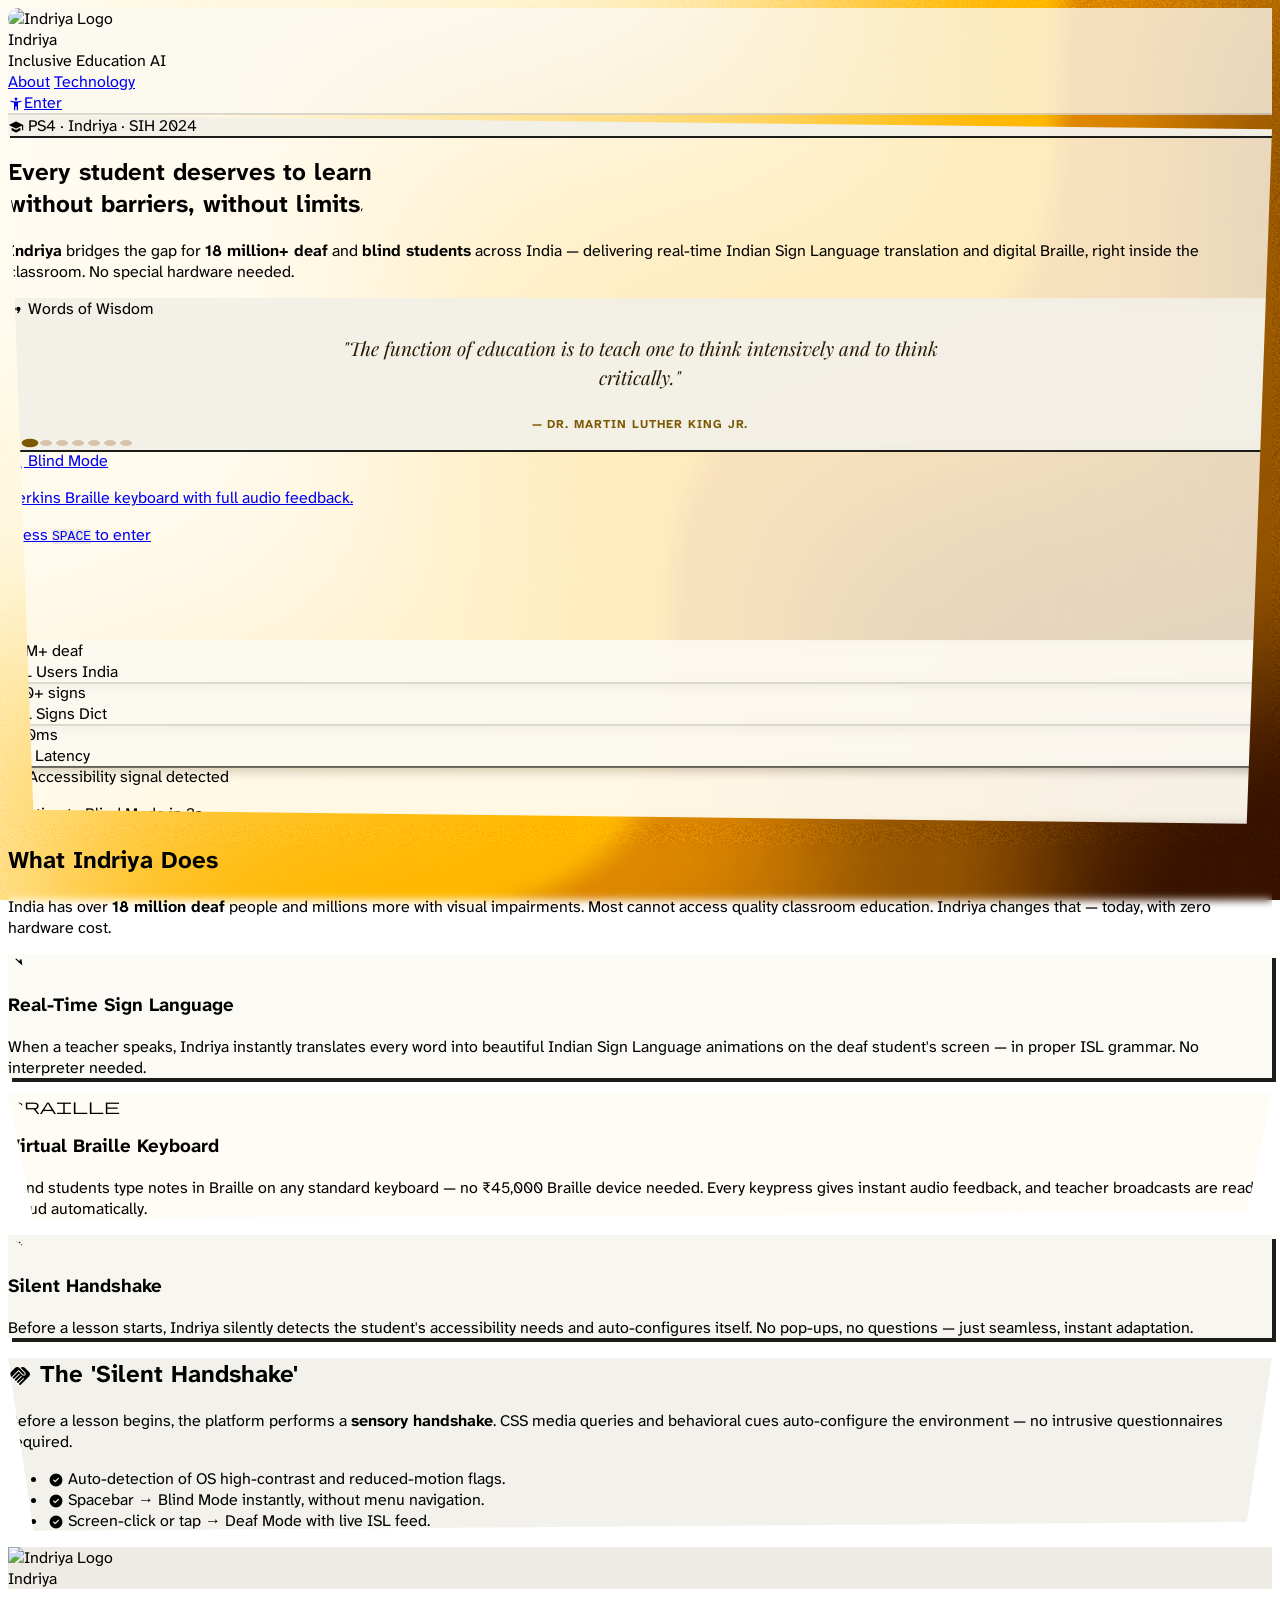
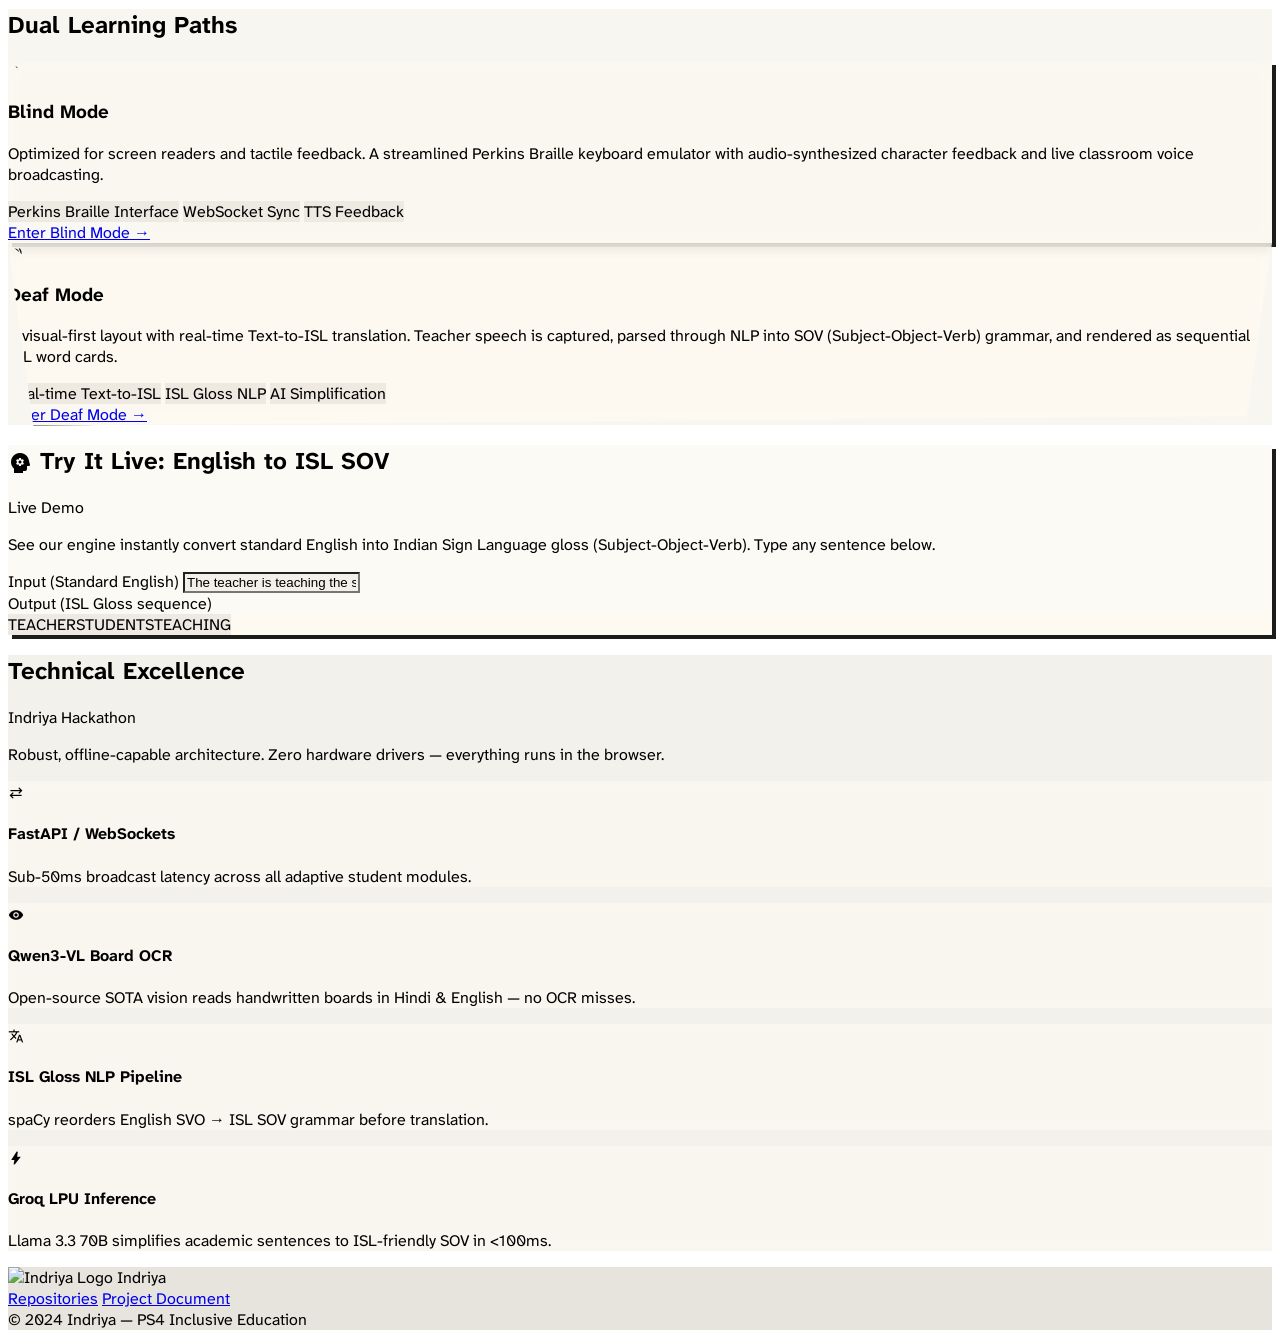
==== commit e8aaf510: "fix: remove em-dash from hero heading" ====
--- a/frontend/index.html
+++ b/frontend/index.html
@@ -185,7 +185,7 @@
         <span class="font-label-lg text-label-lg text-primary tracking-widest uppercase text-sm">PS4 · Indriya · SIH 2024</span>
       </div>
       <h1 class="font-headline-xl text-headline-lg-mobile md:text-headline-xl text-on-surface max-w-4xl relative z-10 mb-6">
-        Every student deserves to learn —<br/>
+        Every student deserves to learn <br/>
         <span class="bg-primary-container text-on-primary-container px-3 pb-1 inline-block mt-2 torn-edge">without barriers, without limits.</span>
       </h1>
       <p class="font-body-lg text-body-md text-on-surface-variant max-w-2xl mb-8 relative z-10">
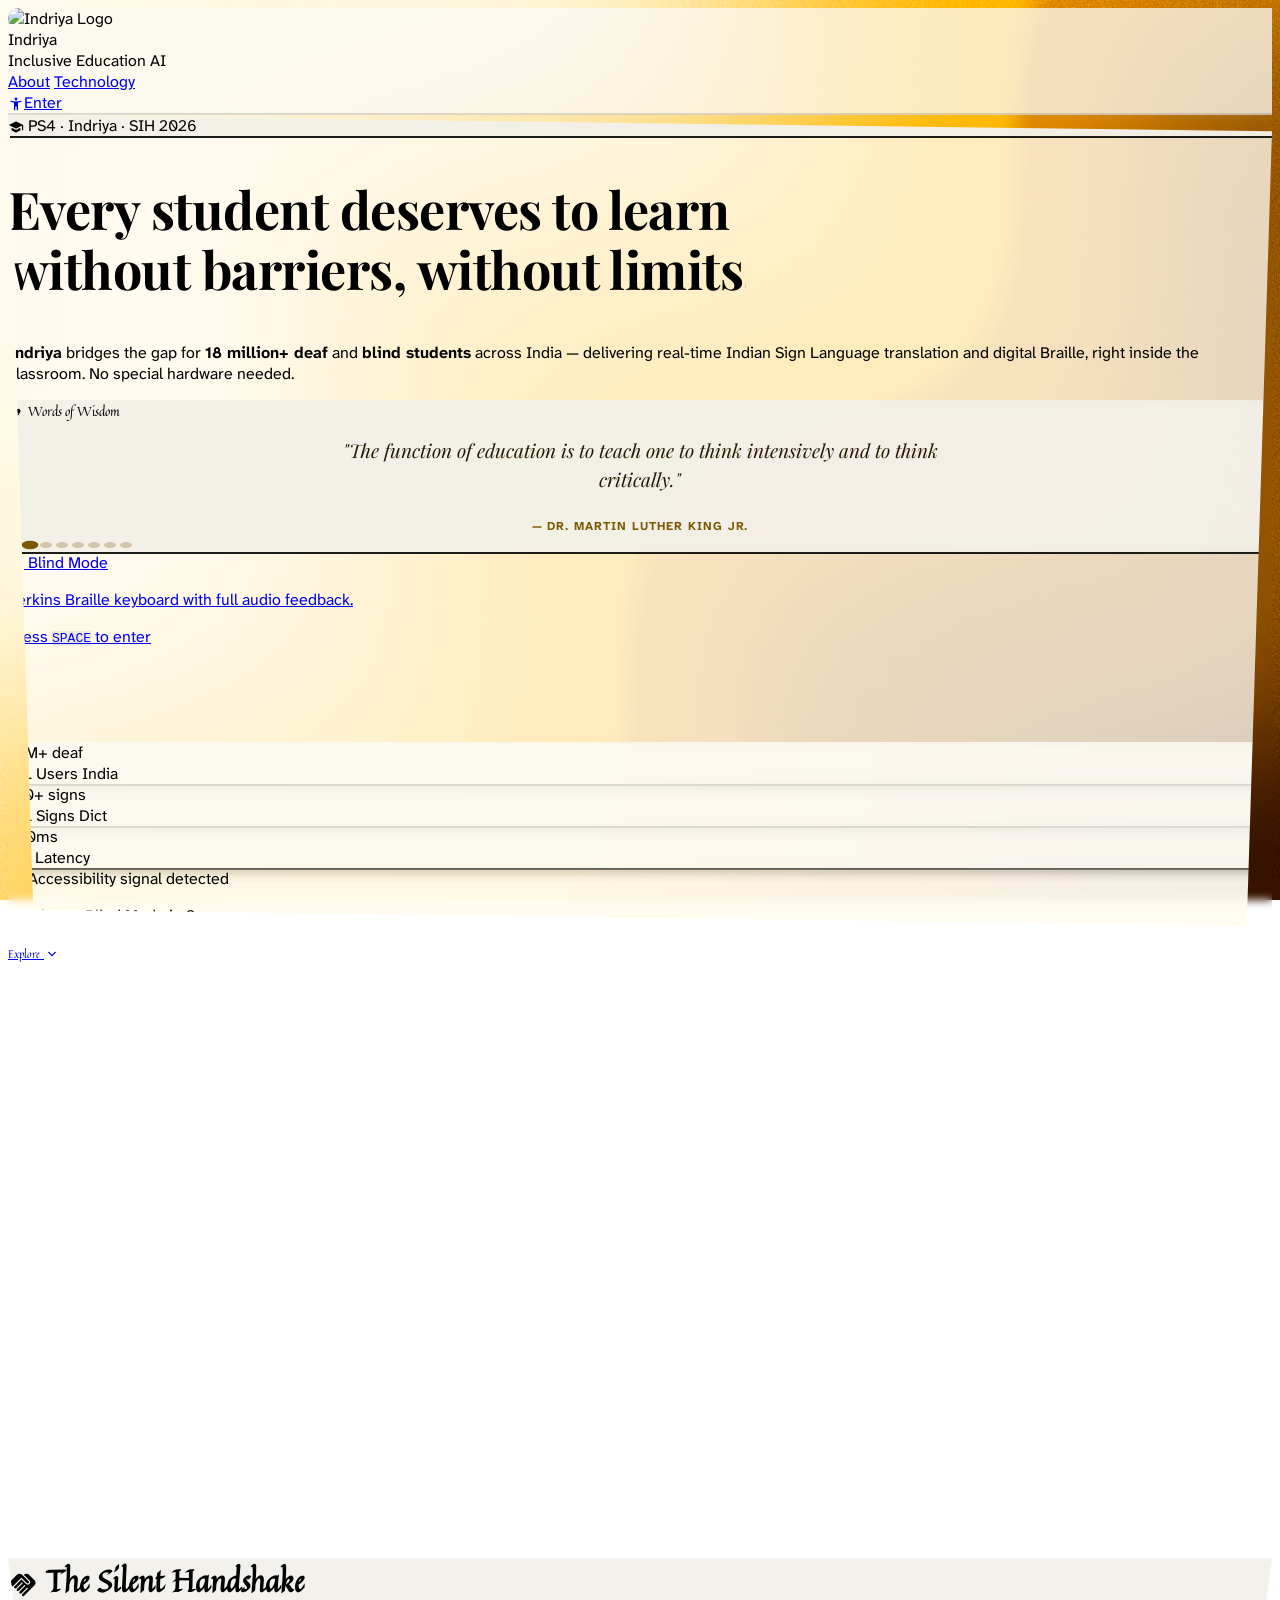
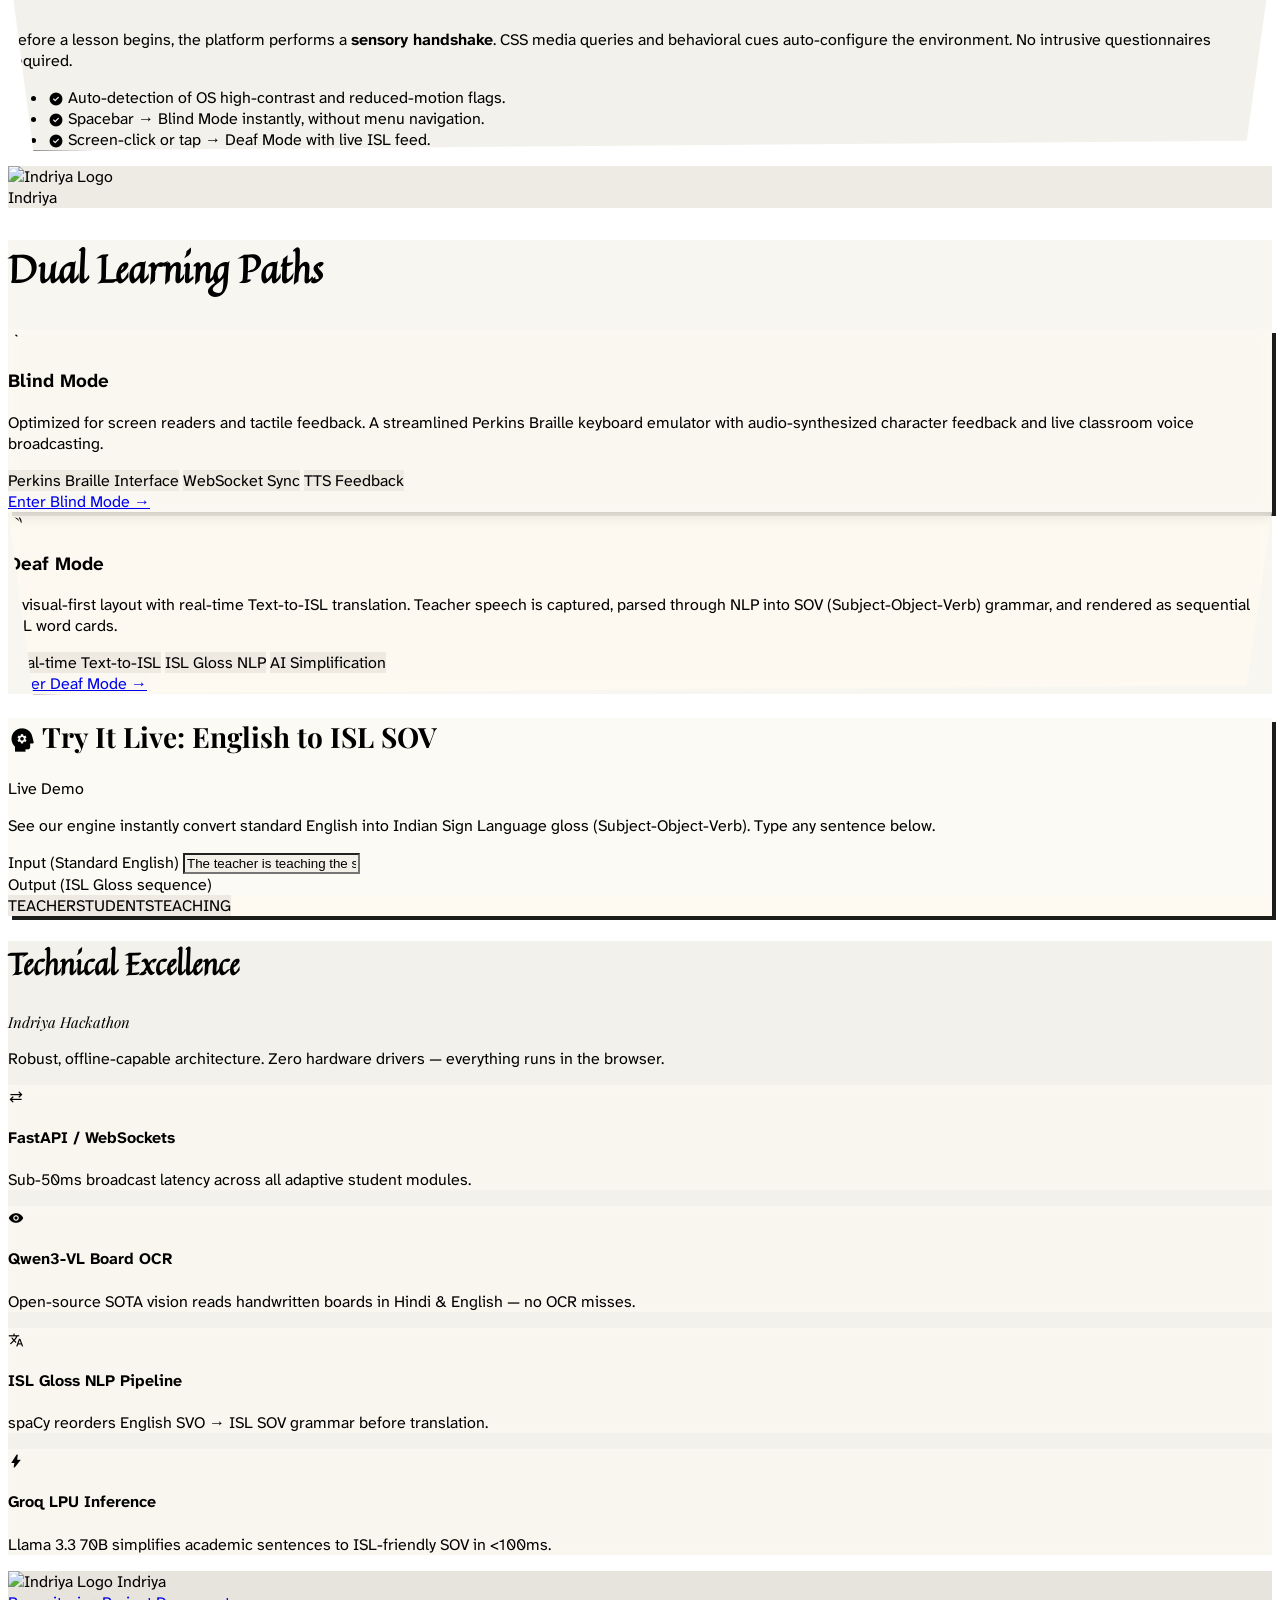
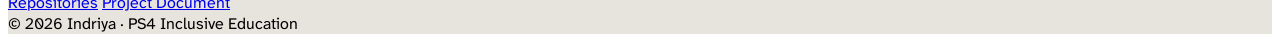
==== commit e100dfdc: "polish: Quintessential+Playfair fonts, scroll-reveal animations, bouncing chevron, 2026, remove em-d" ====
--- a/frontend/index.html
+++ b/frontend/index.html
@@ -8,7 +8,8 @@
 <script src="https://cdn.tailwindcss.com?plugins=forms,container-queries"></script>
 <link href="https://fonts.googleapis.com/css2?family=Material+Symbols+Outlined:wght,FILL@100..700,0..1&display=swap" rel="stylesheet"/>
 <link href="https://fonts.googleapis.com/css2?family=Atkinson+Hyperlegible+Next:ital,wght@0,200..800;1,200..800&display=swap" rel="stylesheet"/>
-<link href="https://fonts.googleapis.com/css2?family=Playfair+Display:ital,wght@0,700;1,500&display=swap" rel="stylesheet"/>
+<link href="https://fonts.googleapis.com/css2?family=Playfair+Display:ital,wght@0,400;0,700;1,400;1,600&display=swap" rel="stylesheet"/>
+<link href="https://fonts.googleapis.com/css2?family=Quintessential&display=swap" rel="stylesheet"/>
 <script id="tailwind-config">
   tailwind.config = {
     darkMode: "class",
@@ -73,6 +74,38 @@
   footer { background: rgba(229,226,219,0.85) !important; backdrop-filter: blur(8px); }
   section, .bg-surface, .bg-surface-container, .bg-surface-container-low { background: rgba(255, 255, 255, 0.7) !important; backdrop-filter: blur(4px); }
 
+  /* ── Quintessential headings ───────────────────────── */
+  .font-quint { font-family: 'Quintessential', cursive; }
+  .font-playfair { font-family: 'Playfair Display', Georgia, serif; }
+
+  /* ── Scroll-fade reveal system ─────────────────────── */
+  .reveal {
+    opacity: 0;
+    transform: translateY(32px);
+    transition: opacity 0.65s cubic-bezier(0.22,1,0.36,1), transform 0.65s cubic-bezier(0.22,1,0.36,1);
+  }
+  .reveal.visible {
+    opacity: 1;
+    transform: translateY(0);
+  }
+  /* staggered children */
+  .reveal-stagger > * {
+    opacity: 0;
+    transform: translateY(24px);
+    transition: opacity 0.55s cubic-bezier(0.22,1,0.36,1), transform 0.55s cubic-bezier(0.22,1,0.36,1);
+  }
+  .reveal-stagger.visible > *:nth-child(1) { opacity:1; transform:translateY(0); transition-delay: 0.05s; }
+  .reveal-stagger.visible > *:nth-child(2) { opacity:1; transform:translateY(0); transition-delay: 0.15s; }
+  .reveal-stagger.visible > *:nth-child(3) { opacity:1; transform:translateY(0); transition-delay: 0.25s; }
+  .reveal-stagger.visible > *:nth-child(4) { opacity:1; transform:translateY(0); transition-delay: 0.35s; }
+
+  /* Scroll-down chevron bounce */
+  @keyframes bounceCaret {
+    0%,100% { transform: translateY(0); opacity: 0.7; }
+    50%      { transform: translateY(8px); opacity: 1; }
+  }
+  .scroll-caret { animation: bounceCaret 1.8s ease-in-out infinite; }
+
   /* ── Rotating Quotes ─────────────────────────────── */
   #quotesCarousel {
     position: relative;
@@ -182,10 +215,10 @@
       <div class="absolute -bottom-10 -right-10 w-48 h-48 bg-primary-fixed rounded-full opacity-40 torn-edge"></div>
       <div class="relative z-10 mb-6 inline-flex items-center gap-2 bg-surface-container border-2 border-on-surface px-4 py-2 rounded-full paper-shadow-sm">
         <span class="material-symbols-outlined text-primary text-lg">school</span>
-        <span class="font-label-lg text-label-lg text-primary tracking-widest uppercase text-sm">PS4 · Indriya · SIH 2024</span>
-      </div>
-      <h1 class="font-headline-xl text-headline-lg-mobile md:text-headline-xl text-on-surface max-w-4xl relative z-10 mb-6">
-        Every student deserves to learn <br/>
+        <span class="font-label-lg text-label-lg text-primary tracking-widest uppercase text-sm">PS4 · Indriya · SIH 2026</span>
+      </div>
+      <h1 class="font-playfair text-headline-lg-mobile md:text-headline-xl text-on-surface max-w-4xl relative z-10 mb-6" style="font-size:clamp(32px,5vw,52px);line-height:1.15;font-weight:700;letter-spacing:-0.01em">
+        Every student deserves to learn<br/>
         <span class="bg-primary-container text-on-primary-container px-3 pb-1 inline-block mt-2 torn-edge">without barriers, without limits.</span>
       </h1>
       <p class="font-body-lg text-body-md text-on-surface-variant max-w-2xl mb-8 relative z-10">
@@ -196,7 +229,7 @@
       <div class="relative z-10 w-full max-w-2xl mb-8 bg-surface-container border-2 border-on-surface rounded-sm paper-shadow-sm p-5">
         <div class="flex items-center gap-2 mb-3 justify-center">
           <span class="material-symbols-outlined text-primary text-lg">format_quote</span>
-          <span class="text-xs font-bold text-on-surface-variant uppercase tracking-widest">Words of Wisdom</span>
+          <span class="font-quint text-sm text-on-surface-variant tracking-widest" style="font-size:13px">Words of Wisdom</span>
         </div>
         <div id="quotesCarousel" aria-live="polite" aria-label="Educational quotes carousel">
           <div class="quote-slide active" role="group" aria-label="Quote 1 of 8">
@@ -301,15 +334,23 @@
     </div>
   </section>
 
+  <!-- Scroll-down caret -->
+  <div class="flex justify-center -mt-8 mb-4 relative z-10" aria-hidden="true">
+    <a href="#about" class="scroll-caret flex flex-col items-center gap-1 text-on-surface-variant hover:text-primary transition-colors">
+      <span class="text-xs font-bold uppercase tracking-widest" style="font-family:'Quintessential',cursive;font-size:11px">Explore</span>
+      <span class="material-symbols-outlined text-2xl">keyboard_arrow_down</span>
+    </a>
+  </div>
+
   <!-- What Indriya Does — Judge-Facing Mission Section -->
   <section class="w-full max-w-7xl mx-auto px-margin-mobile md:px-margin-desktop py-lg" id="about">
-    <div class="text-center mb-12">
-      <h2 class="font-headline-lg text-headline-lg-mobile md:text-headline-lg text-on-surface mb-4">What Indriya Does</h2>
+    <div class="text-center mb-12 reveal">
+      <h2 class="font-quint text-on-surface mb-4" style="font-size:clamp(28px,4vw,40px);letter-spacing:0.01em">What Indriya Does</h2>
       <p class="text-body-md text-on-surface-variant max-w-2xl mx-auto">
-        India has over <strong>18 million deaf</strong> people and millions more with visual impairments. Most cannot access quality classroom education. Indriya changes that — today, with zero hardware cost.
+        India has over <strong>18 million deaf</strong> people and millions more with visual impairments. Most cannot access quality classroom education. Indriya changes that, today, with zero hardware cost.
       </p>
     </div>
-    <div class="grid grid-cols-1 md:grid-cols-3 gap-6 mb-12">
+    <div class="grid grid-cols-1 md:grid-cols-3 gap-6 mb-12 reveal-stagger">
       <!-- Pillar 1 -->
       <div class="mission-card bg-surface border-2 border-on-surface paper-shadow p-7 flex flex-col gap-4 rounded-sm">
         <div class="w-14 h-14 bg-primary-container border-2 border-on-surface rounded-full flex items-center justify-center torn-edge">
@@ -345,12 +386,12 @@
     <!-- How It Helps — Story Flow -->
     <div class="grid grid-cols-1 md:grid-cols-2 gap-gutter items-center">
       <div class="order-2 md:order-1 bg-surface-container p-8 border-2 border-on-surface torn-edge-bottom paper-shadow">
-        <h2 class="font-headline-md text-headline-md text-on-surface mb-4 flex items-center gap-2">
+        <h2 class="font-quint text-on-surface mb-4 flex items-center gap-2" style="font-size:clamp(22px,3vw,30px)">
           <span class="material-symbols-outlined text-tertiary text-3xl">handshake</span>
-          The 'Silent Handshake'
+          The Silent Handshake
         </h2>
         <p class="font-body-md text-body-md text-on-surface-variant mb-6">
-          Before a lesson begins, the platform performs a <strong>sensory handshake</strong>. CSS media queries and behavioral cues auto-configure the environment — no intrusive questionnaires required.
+          Before a lesson begins, the platform performs a <strong>sensory handshake</strong>. CSS media queries and behavioral cues auto-configure the environment. No intrusive questionnaires required.
         </p>
         <ul class="space-y-4 font-body-md text-body-md text-on-surface">
           <li class="flex items-start gap-3">
@@ -381,8 +422,8 @@
 
   <!-- Dual Learning Paths -->
   <section class="w-full max-w-7xl mx-auto px-margin-mobile md:px-margin-desktop py-lg bg-surface-container-low border-y-2 border-on-surface my-lg">
-    <h2 class="font-headline-lg text-headline-lg-mobile md:text-headline-lg text-center mb-12 text-on-surface">Dual Learning Paths</h2>
-    <div class="grid grid-cols-1 md:grid-cols-2 gap-8">
+    <h2 class="font-quint text-center mb-12 text-on-surface reveal" style="font-size:clamp(26px,4vw,38px)">Dual Learning Paths</h2>
+    <div class="grid grid-cols-1 md:grid-cols-2 gap-8 reveal-stagger">
 
       <!-- Blind Mode Card -->
       <div class="bg-surface border-2 border-on-surface paper-shadow p-6 md:p-8 flex flex-col focus-ring group hover:bg-surface-container transition-colors rounded-sm" tabindex="0">
@@ -428,7 +469,7 @@
   <section class="w-full max-w-7xl mx-auto px-margin-mobile md:px-margin-desktop py-lg mb-lg">
     <div class="bg-surface border-2 border-on-surface paper-shadow p-8 rounded-sm">
       <div class="flex items-center justify-between mb-4">
-        <h2 class="font-headline-md text-headline-md text-on-surface flex items-center gap-2">
+        <h2 class="font-playfair text-on-surface flex items-center gap-2" style="font-size:clamp(20px,2.5vw,28px);font-weight:700">
           <span class="material-symbols-outlined text-primary text-3xl">psychology</span>
           Try It Live: English to ISL SOV
         </h2>
@@ -459,8 +500,8 @@
       <div class="absolute -top-3 left-1/2 -translate-x-1/2 w-32 h-6 bg-[#dcdad3] opacity-80 transform -rotate-2 rounded-sm"></div>
       <div class="grid grid-cols-1 md:grid-cols-3 gap-8">
         <div class="md:col-span-1 border-r-0 md:border-r-2 border-on-surface pr-0 md:pr-8 border-b-2 md:border-b-0 pb-8 md:pb-0">
-          <h2 class="font-headline-md text-headline-md text-on-surface mb-2">Technical Excellence</h2>
-          <p class="font-label-lg text-label-lg text-primary uppercase tracking-widest mb-4">Indriya Hackathon</p>
+          <h2 class="font-quint text-on-surface mb-2" style="font-size:clamp(22px,3vw,30px)">Technical Excellence</h2>
+          <p class="font-playfair text-primary mb-4" style="font-size:15px;font-style:italic">Indriya Hackathon</p>
           <p class="font-body-md text-body-md text-on-surface-variant">
             Robust, offline-capable architecture. Zero hardware drivers — everything runs in the browser.
           </p>
@@ -513,7 +554,7 @@
       <a class="font-label-lg text-label-lg text-on-surface-variant hover:text-primary underline transition-all focus-ring rounded-sm" href="bharat_shakti_master_document.md">Project Document</a>
     </nav>
     <div class="font-body-md text-body-md text-on-surface text-center md:text-right text-sm">
-      © 2024 Indriya — PS4 Inclusive Education
+      © 2026 Indriya · PS4 Inclusive Education
     </div>
   </div>
 </footer>
@@ -655,5 +696,25 @@
 </script>
 
 <script src="gradient-bg.js"></script>
+<!-- ── Scroll-Reveal IntersectionObserver ────────────── -->
+<script>
+  (function() {
+    if (!('IntersectionObserver' in window)) {
+      // Fallback: just make everything visible immediately
+      document.querySelectorAll('.reveal, .reveal-stagger').forEach(el => el.classList.add('visible'));
+      return;
+    }
+    const observer = new IntersectionObserver((entries) => {
+      entries.forEach(entry => {
+        if (entry.isIntersecting) {
+          entry.target.classList.add('visible');
+          observer.unobserve(entry.target); // fire once
+        }
+      });
+    }, { threshold: 0.15 });
+
+    document.querySelectorAll('.reveal, .reveal-stagger').forEach(el => observer.observe(el));
+  })();
+</script>
 </body>
 </html>
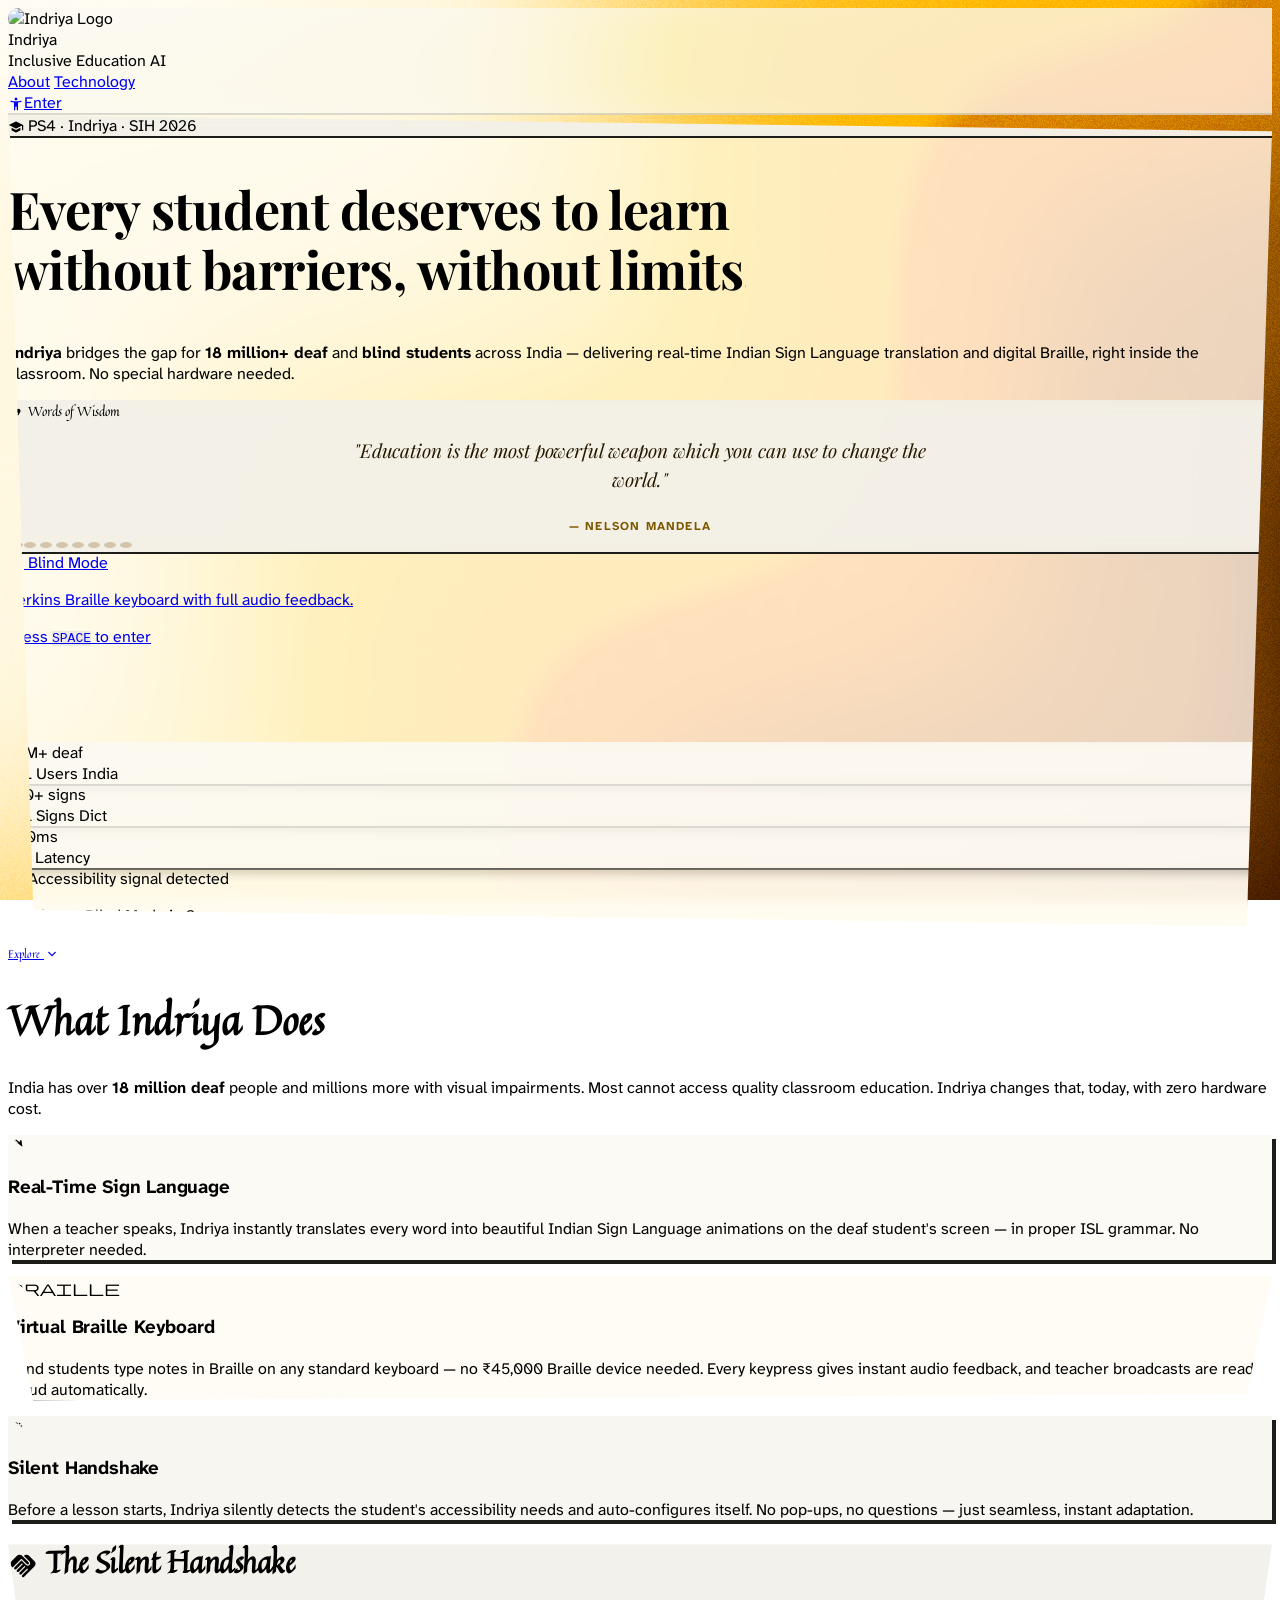
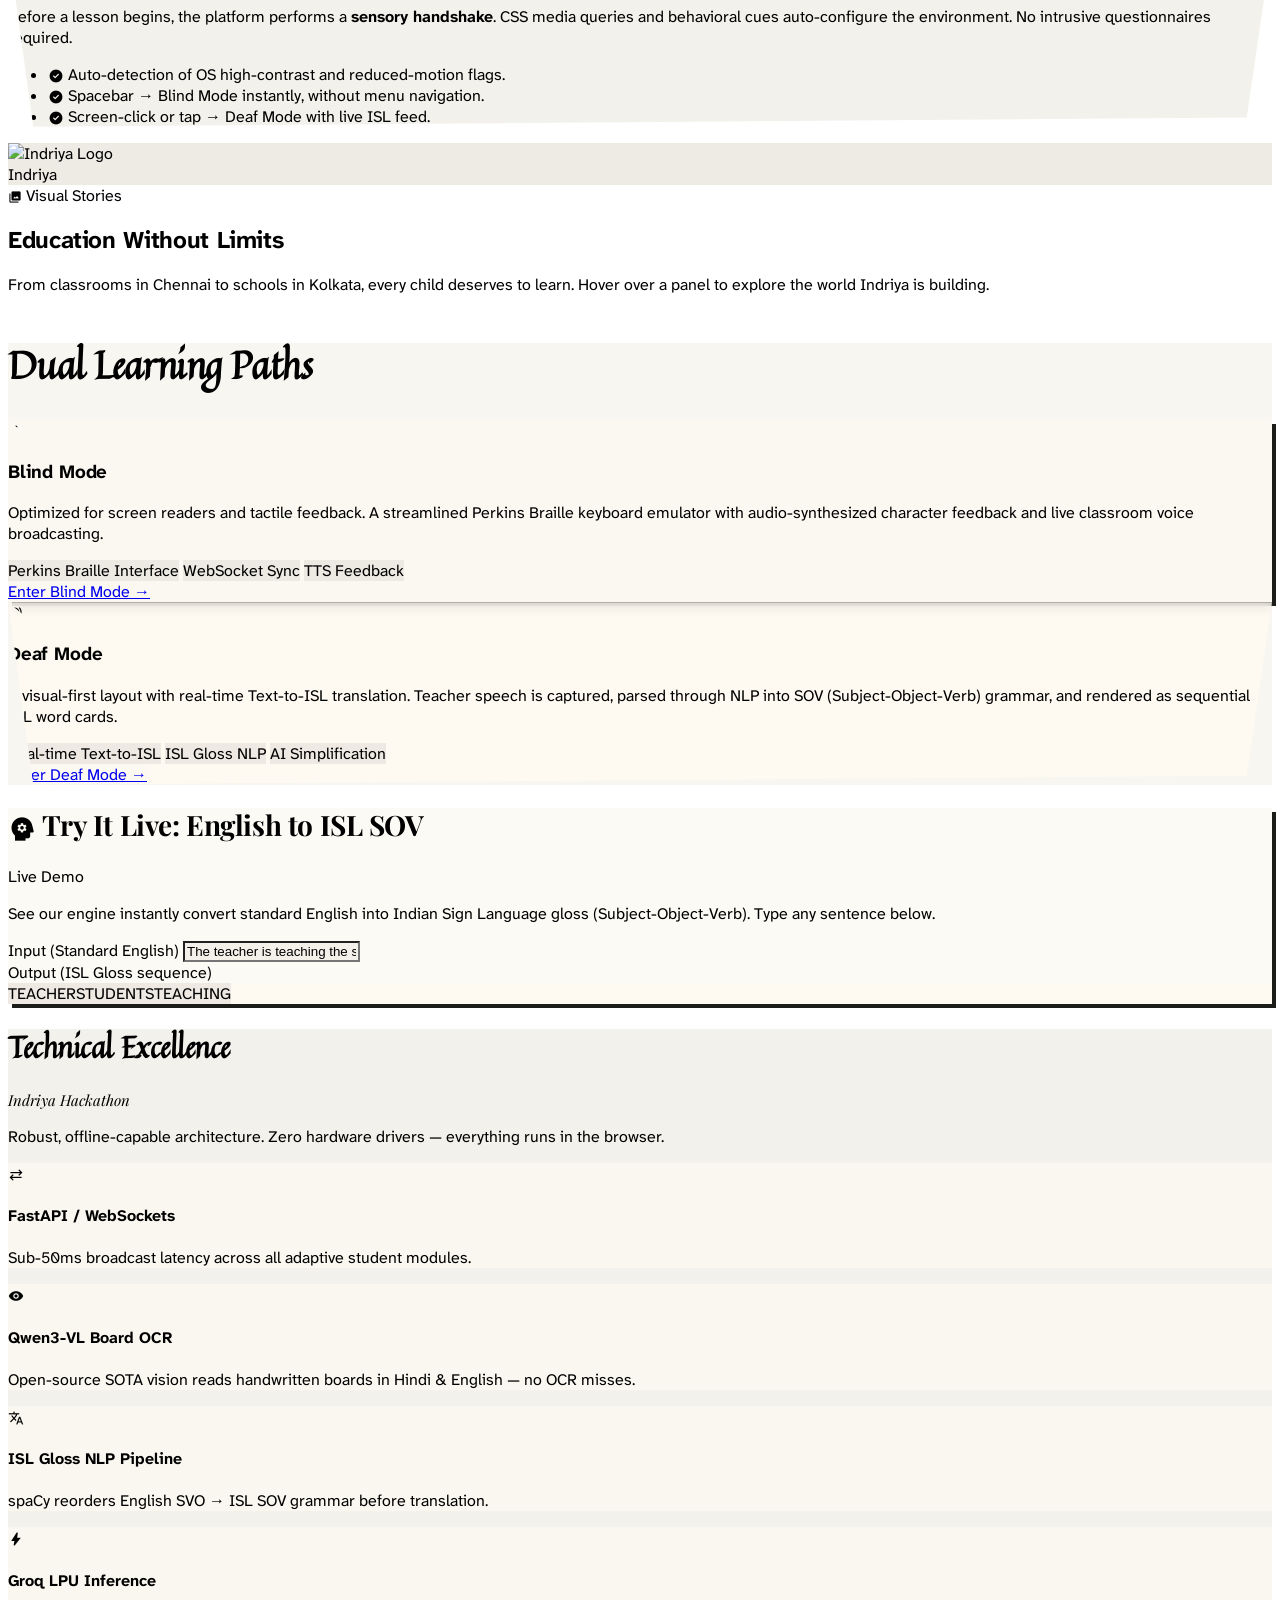
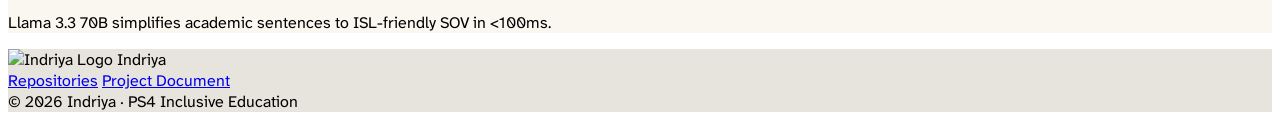
==== commit cf637e88: "Apply Apple Design Skills: canonical easing tokens, button press feedback, glassmorphism materials, " ====
--- a/frontend/index.html
+++ b/frontend/index.html
@@ -10,6 +10,9 @@
 <link href="https://fonts.googleapis.com/css2?family=Atkinson+Hyperlegible+Next:ital,wght@0,200..800;1,200..800&display=swap" rel="stylesheet"/>
 <link href="https://fonts.googleapis.com/css2?family=Playfair+Display:ital,wght@0,400;0,700;1,400;1,600&display=swap" rel="stylesheet"/>
 <link href="https://fonts.googleapis.com/css2?family=Quintessential&display=swap" rel="stylesheet"/>
+<!-- GSAP (AccordionGallery) -->
+<script src="https://cdnjs.cloudflare.com/ajax/libs/gsap/3.12.5/gsap.min.js"></script>
+<link rel="stylesheet" href="accordion-gallery.css"/>
 <script id="tailwind-config">
   tailwind.config = {
     darkMode: "class",
@@ -58,6 +61,15 @@
   }
 </script>
 <style>
+  /* ── Apple Design Skills: Canonical Easing Tokens ───────────────────
+     From animate/SKILL.md & AUDIT.md — never approximate these values.
+  ────────────────────────────────────────────────────────────────────── */
+  :root {
+    --ease-out:    cubic-bezier(0.23, 1, 0.32, 1);       /* strong ease-out — UI entrances */
+    --ease-in-out: cubic-bezier(0.77, 0, 0.175, 1);      /* strong ease-in-out — on-screen movement */
+    --ease-drawer: cubic-bezier(0.32, 0.72, 0, 1);       /* iOS-style drawer / sheet */
+  }
+
   body {
     background: transparent;
     font-family: 'Atkinson Hyperlegible Next', sans-serif;
@@ -69,42 +81,100 @@
   .focus-ring:focus-within { outline: 4px solid #ffb800; outline-offset: 4px; }
   a:focus-visible, button:focus-visible { outline: 4px solid #ffb800; outline-offset: 4px; border-radius: 2px; }
   .material-symbols-outlined { font-variation-settings: 'FILL' 1, 'wght' 400; font-size: inherit; vertical-align: middle; }
-  /* Let the gradient canvas shine through semi-transparent surfaces */
-  header { background: rgba(252,249,242,0.88) !important; backdrop-filter: blur(12px); -webkit-backdrop-filter: blur(12px); }
-  footer { background: rgba(229,226,219,0.85) !important; backdrop-filter: blur(8px); }
-  section, .bg-surface, .bg-surface-container, .bg-surface-container-low { background: rgba(255, 255, 255, 0.7) !important; backdrop-filter: blur(4px); }
+
+  /* ── Apple §12 Materials & Depth — translucency conveys hierarchy ─── */
+  /* Header: floating functional layer, content scrolls underneath */
+  header {
+    background: rgba(252,249,242,0.82) !important;
+    backdrop-filter: blur(20px) saturate(180%);
+    -webkit-backdrop-filter: blur(20px) saturate(180%);
+    border-bottom: 1px solid rgba(255,255,255,0.5) !important; /* bright top-edge = light catching the material */
+  }
+  footer { background: rgba(229,226,219,0.92) !important; backdrop-filter: blur(12px); -webkit-backdrop-filter: blur(12px); }
+  section, .bg-surface, .bg-surface-container, .bg-surface-container-low { background: rgba(255,255,255,0.85) !important; }
 
   /* ── Quintessential headings ───────────────────────── */
   .font-quint { font-family: 'Quintessential', cursive; }
   .font-playfair { font-family: 'Playfair Display', Georgia, serif; }
 
-  /* ── Scroll-fade reveal system ─────────────────────── */
+  /* ── Apple §15 Typography — size-specific tracking ──────────────────
+     Large display text: negative tracking. Body: near 0. Labels: slight positive.
+  ────────────────────────────────────────────────────────────────────── */
+  h1 { letter-spacing: -0.025em; line-height: 1.08; }
+  h2 { letter-spacing: -0.015em; line-height: 1.2; }
+  h3 { letter-spacing: -0.01em; }
+
+  /* ── Apple §1 Response — button press on pointer-down, 160ms ────────
+     From animate/RECIPES.md: scale(0.97) + 160ms strong ease-out.
+     Responds on :active (pointer-down) not on release.
+  ────────────────────────────────────────────────────────────────────── */
+  a[href], button, [role="button"], [tabindex="0"] {
+    transition: transform 160ms var(--ease-out), opacity 160ms var(--ease-out);
+  }
+  a[href]:active, button:active, [role="button"]:active, [tabindex="0"]:active {
+    transform: scale(0.97);
+  }
+  /* Enter button — Apple-style press with border compensation */
+  #enterBtn {
+    transition: transform 160ms var(--ease-out), box-shadow 160ms var(--ease-out), border-bottom-width 160ms var(--ease-out);
+  }
+  #enterBtn:active {
+    transform: scale(0.97) translateY(1px);
+  }
+
+  /* ── CTA cards: hover gated to pointer:fine (no false hover on touch) */
+  @media (hover: hover) and (pointer: fine) {
+    #blindCard:hover, #deafCard:hover {
+      transform: translateY(-3px);
+      box-shadow: 6px 10px 0px 0px #1c1c18;
+    }
+  }
+  #blindCard, #deafCard {
+    transition: transform 200ms var(--ease-out), box-shadow 200ms var(--ease-out), background-color 200ms var(--ease-out);
+  }
+
+  /* ── Nav link transitions ─────────────────────────────────────────── */
+  nav a {
+    transition: color 160ms var(--ease-out), background-color 160ms var(--ease-out);
+  }
+
+  /* ── Scroll-reveal with clip-path (from RECIPES.md) ─────────────────
+     Clip-path reveal: wipes in from bottom, feels more physical than fade.
+     Kept with opacity for older browser fallback via the stagger version.
+  ────────────────────────────────────────────────────────────────────── */
   .reveal {
     opacity: 0;
-    transform: translateY(32px);
-    transition: opacity 0.65s cubic-bezier(0.22,1,0.36,1), transform 0.65s cubic-bezier(0.22,1,0.36,1);
+    transform: translateY(20px);
+    transition:
+      opacity 500ms var(--ease-out),
+      transform 500ms var(--ease-out);
   }
   .reveal.visible {
     opacity: 1;
     transform: translateY(0);
   }
-  /* staggered children */
+
+  /* ── Stagger: 30–80ms per child (from RECIPES.md) ──────────────────
+     Previous 50/150/250/350ms was too slow and felt sluggish.
+  ────────────────────────────────────────────────────────────────────── */
   .reveal-stagger > * {
     opacity: 0;
-    transform: translateY(24px);
-    transition: opacity 0.55s cubic-bezier(0.22,1,0.36,1), transform 0.55s cubic-bezier(0.22,1,0.36,1);
-  }
-  .reveal-stagger.visible > *:nth-child(1) { opacity:1; transform:translateY(0); transition-delay: 0.05s; }
-  .reveal-stagger.visible > *:nth-child(2) { opacity:1; transform:translateY(0); transition-delay: 0.15s; }
-  .reveal-stagger.visible > *:nth-child(3) { opacity:1; transform:translateY(0); transition-delay: 0.25s; }
-  .reveal-stagger.visible > *:nth-child(4) { opacity:1; transform:translateY(0); transition-delay: 0.35s; }
-
-  /* Scroll-down chevron bounce */
+    transform: translateY(16px);
+    transition:
+      opacity 400ms var(--ease-out),
+      transform 400ms var(--ease-out);
+  }
+  .reveal-stagger.visible > *:nth-child(1) { opacity:1; transform:translateY(0); transition-delay: 0ms; }
+  .reveal-stagger.visible > *:nth-child(2) { opacity:1; transform:translateY(0); transition-delay: 50ms; }
+  .reveal-stagger.visible > *:nth-child(3) { opacity:1; transform:translateY(0); transition-delay: 100ms; }
+  .reveal-stagger.visible > *:nth-child(4) { opacity:1; transform:translateY(0); transition-delay: 150ms; }
+
+  /* ── Scroll-down chevron bounce ─────────────────────────────────── */
   @keyframes bounceCaret {
     0%,100% { transform: translateY(0); opacity: 0.7; }
     50%      { transform: translateY(8px); opacity: 1; }
   }
-  .scroll-caret { animation: bounceCaret 1.8s ease-in-out infinite; }
+  .scroll-caret { animation: bounceCaret 1.8s var(--ease-in-out) infinite; }
 
   /* ── Rotating Quotes ─────────────────────────────── */
   #quotesCarousel {
@@ -121,8 +191,10 @@
     justify-content: center;
     gap: 6px;
     opacity: 0;
-    transform: translateY(16px);
-    transition: opacity 0.7s ease, transform 0.7s ease;
+    transform: translateY(14px);
+    transition:
+      opacity 500ms var(--ease-out),
+      transform 500ms var(--ease-out);
     pointer-events: none;
   }
   .quote-slide.active {
@@ -132,12 +204,16 @@
   }
   .quote-slide.exit {
     opacity: 0;
-    transform: translateY(-16px);
+    transform: translateY(-14px);
+    transition:
+      opacity 300ms var(--ease-out),
+      transform 300ms var(--ease-out);
   }
   .quote-text {
     font-family: 'Playfair Display', serif;
     font-style: italic;
     font-size: clamp(15px, 2vw, 19px);
+    letter-spacing: -0.005em; /* slight negative tracking for display italic */
     color: #271900;
     text-align: center;
     line-height: 1.5;
@@ -148,7 +224,7 @@
     font-family: 'Atkinson Hyperlegible Next', sans-serif;
     font-size: 12px;
     font-weight: 700;
-    letter-spacing: 0.08em;
+    letter-spacing: 0.1em; /* positive tracking for small caps / labels */
     text-transform: uppercase;
     color: #7c5800;
   }
@@ -156,29 +232,55 @@
   .quote-dot {
     width: 6px; height: 6px; border-radius: 50%;
     background: #d5c4ab; border: none; cursor: pointer;
-    transition: background 0.3s ease, transform 0.3s ease;
-  }
+    transition: background 200ms var(--ease-out), transform 200ms var(--ease-out);
+  }
+  .quote-dot:active { transform: scale(0.97); }
   .quote-dot.active { background: #7c5800; transform: scale(1.4); }
 
-  /* ── Mission pillars glow ─────────────────────── */
+  /* ── Mission pillars — hover gated to pointer:fine ──────────────── */
   .mission-card {
-    transition: transform 0.25s ease, box-shadow 0.25s ease;
-  }
-  .mission-card:hover {
-    transform: translateY(-4px);
-    box-shadow: 6px 10px 0px 0px #1c1c18;
-  }
-
-  /* ── Logo pulse ring ──────────────────────────── */
+    transition:
+      transform 200ms var(--ease-out),
+      box-shadow 200ms var(--ease-out);
+  }
+  @media (hover: hover) and (pointer: fine) {
+    .mission-card:hover {
+      transform: translateY(-4px);
+      box-shadow: 6px 10px 0px 0px #1c1c18;
+    }
+  }
+  .mission-card:active {
+    transform: scale(0.98);
+  }
+
+  /* ── Apple §7 Spatial Consistency — Logo pulse ring ─────────────── */
   @keyframes logoRing {
     0%,100% { box-shadow: 0 0 0 0 rgba(255,184,0,0.35); }
-    50% { box-shadow: 0 0 0 10px rgba(255,184,0,0); }
-  }
-  .logo-ring { animation: logoRing 2.5s ease infinite; border-radius: 9999px; }
-
-  /* ── Impact number pulse ───────────────────────── */
-  @keyframes numPop { 0%{transform:scale(1)} 50%{transform:scale(1.08)} 100%{transform:scale(1)} }
-  .num-pop { animation: numPop 0.4s ease; }
+    50%      { box-shadow: 0 0 0 10px rgba(255,184,0,0); }
+  }
+  .logo-ring { animation: logoRing 2.5s var(--ease-in-out) infinite; border-radius: 9999px; }
+
+  /* ── Impact number pop ──────────────────────────────────────────── */
+  @keyframes numPop {
+    0%   { transform: scale(1); }
+    40%  { transform: scale(1.1); }  /* overshoot first */
+    100% { transform: scale(1); }
+  }
+  .num-pop { animation: numPop 400ms var(--ease-out); }
+
+  /* ── Apple §14 Reduced Motion ───────────────────────────────────── */
+  @media (prefers-reduced-motion: reduce) {
+    /* Replace translate/scale with crossfades — keep comprehension aids */
+    .reveal, .reveal-stagger > *, .quote-slide, .mission-card,
+    a[href], button, [role="button"], [tabindex="0"] {
+      transition: opacity 200ms ease !important;
+      transform: none !important;
+      animation: none !important;
+    }
+    .reveal.visible, .reveal-stagger.visible > * { opacity: 1 !important; }
+    .scroll-caret { animation: none !important; }
+    .logo-ring { animation: none !important; }
+  }
 </style>
 </head>
 <body class="text-on-background min-h-screen flex flex-col">
@@ -420,6 +522,23 @@
     </div>
   </section>
 
+  <!-- ── AccordionGallery: Education Through Indriya ──────────────────── -->
+  <section class="w-full max-w-7xl mx-auto px-margin-mobile md:px-margin-desktop py-lg reveal" id="gallery">
+    <div class="ag-section__intro">
+      <div class="ag-section__eyebrow">
+        <span class="material-symbols-outlined" style="font-size:14px">photo_library</span>
+        Visual Stories
+      </div>
+      <h2 class="ag-section__title">Education Without Limits</h2>
+      <p class="ag-section__sub">
+        From classrooms in Chennai to schools in Kolkata, every child deserves to learn.
+        Hover over a panel to explore the world Indriya is building.
+      </p>
+    </div>
+    <!-- Gallery container; JS injects panels -->
+    <div id="indriya-gallery" style="border-radius:18px;overflow:hidden;"></div>
+  </section>
+
   <!-- Dual Learning Paths -->
   <section class="w-full max-w-7xl mx-auto px-margin-mobile md:px-margin-desktop py-lg bg-surface-container-low border-y-2 border-on-surface my-lg">
     <h2 class="font-quint text-center mb-12 text-on-surface reveal" style="font-size:clamp(26px,4vw,38px)">Dual Learning Paths</h2>
@@ -696,6 +815,64 @@
 </script>
 
 <script src="gradient-bg.js"></script>
+<script src="accordion-gallery.js"></script>
+<script>
+  // ── AccordionGallery: India Deaf + Blind Education ──────────────────────
+  (function () {
+    var el = document.getElementById('indriya-gallery');
+    if (!el || typeof AccordionGallery === 'undefined') return;
+
+    // Curated Unsplash images: education, sign language, India classrooms
+    var items = [
+      {
+        image: 'https://images.unsplash.com/photo-1503676260728-1c00da094a0b?w=900&h=1200&fit=crop&auto=format',
+        label: 'Learning Together',
+        link: '#'
+      },
+      {
+        image: 'https://images.unsplash.com/photo-1571260899304-425eee4c7efc?w=900&h=1200&fit=crop&auto=format',
+        label: 'Silent Voices',
+        link: '#'
+      },
+      {
+        image: 'https://images.unsplash.com/photo-1580582932707-520aed937b7b?w=900&h=1200&fit=crop&auto=format',
+        label: 'Every Classroom',
+        link: '#'
+      },
+      {
+        image: 'https://images.unsplash.com/photo-1509062522246-3755977927d7?w=900&h=1200&fit=crop&auto=format',
+        label: 'Braille Dreams',
+        link: '#'
+      },
+      {
+        image: 'https://images.unsplash.com/photo-1544717305-2782549b5136?w=900&h=1200&fit=crop&auto=format',
+        label: 'No Barriers',
+        link: '#'
+      }
+    ];
+
+    new AccordionGallery(el, {
+      items: items,
+      defaultIndex: 2,
+      height: 480,
+      expandRatio: 0.52,
+      trigger: 'hover',
+      accentColor: '#ffb800',
+      overlayColor: '#0a0500',
+      textColor: '#ffffff',
+      grayscale: true,
+      showLabels: true,
+      duration: 0.65,
+      ease: 'power3.out',
+      parallax: 0.5,
+      tilt: 7,
+      stagger: 0.06,
+      gap: 8,
+      radius: 18,
+      orientation: 'horizontal'
+    });
+  })();
+</script>
 <!-- ── Scroll-Reveal IntersectionObserver ────────────── -->
 <script>
   (function() {
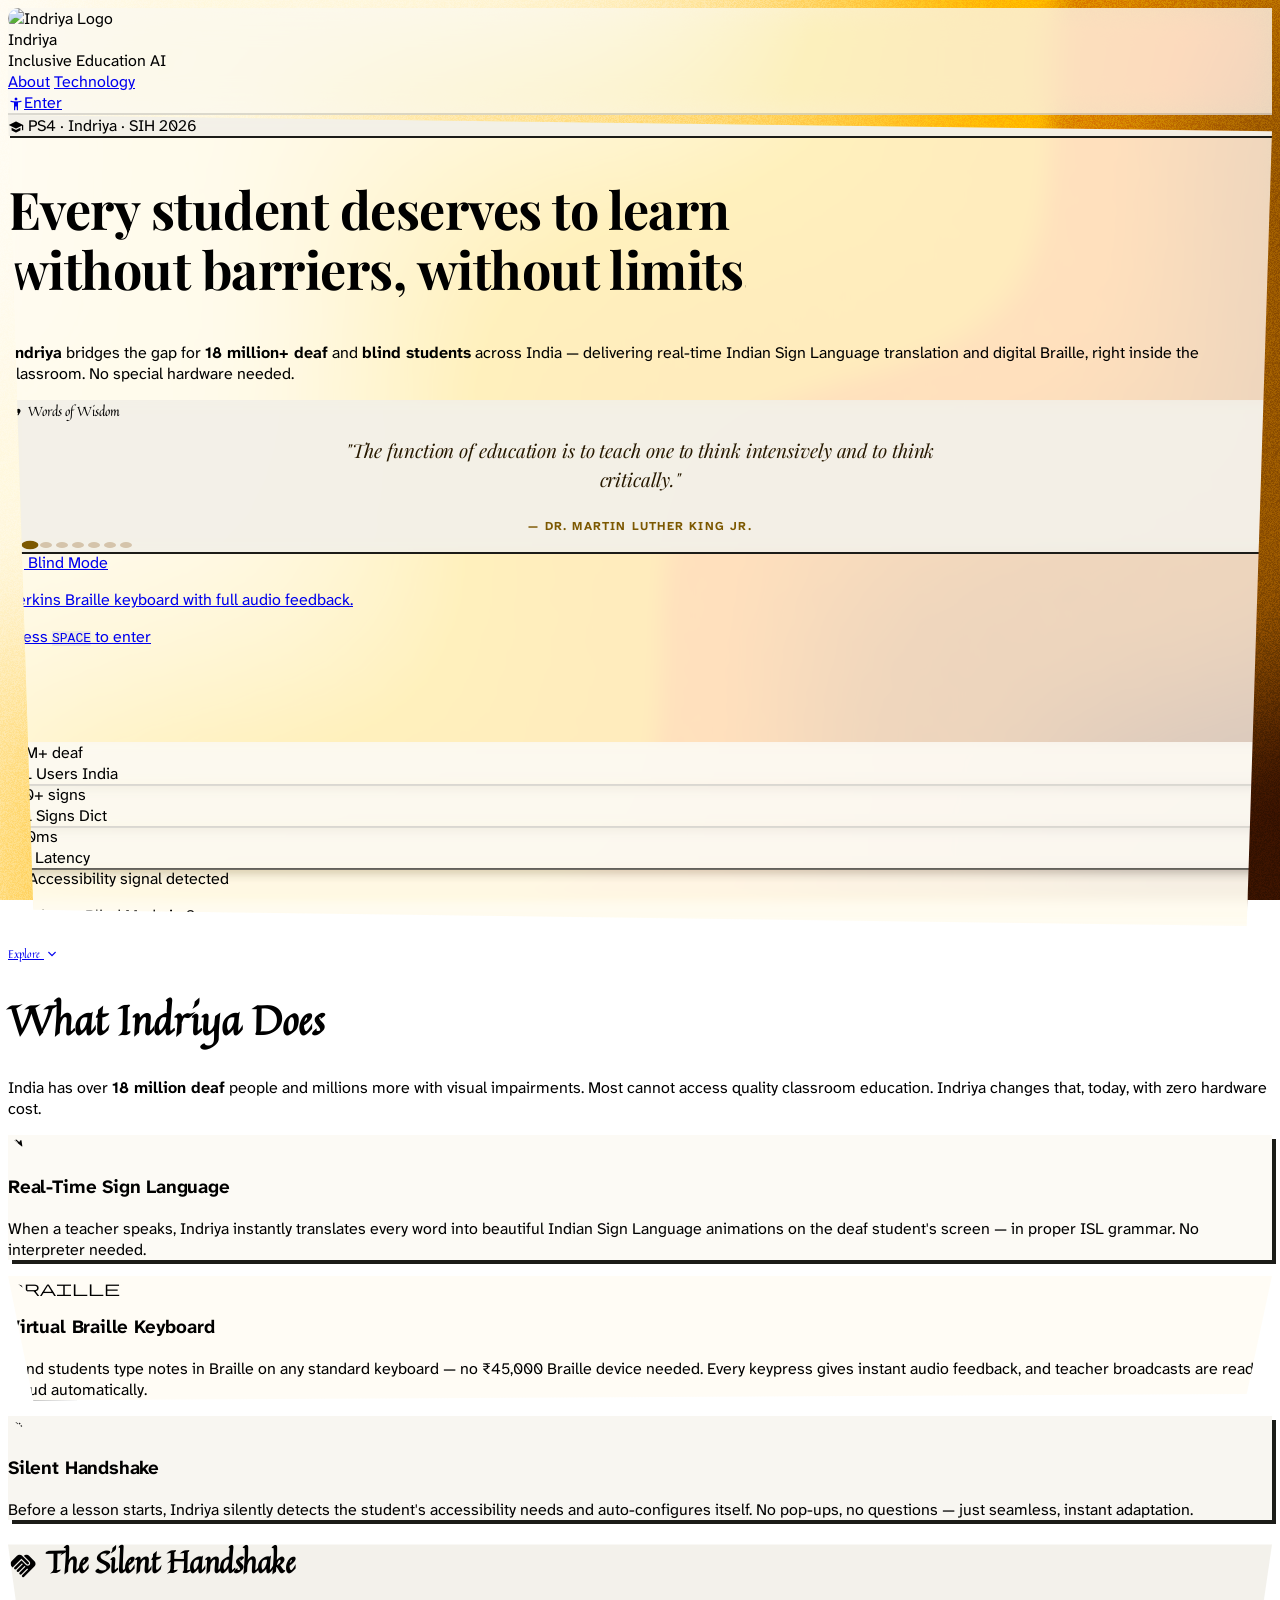
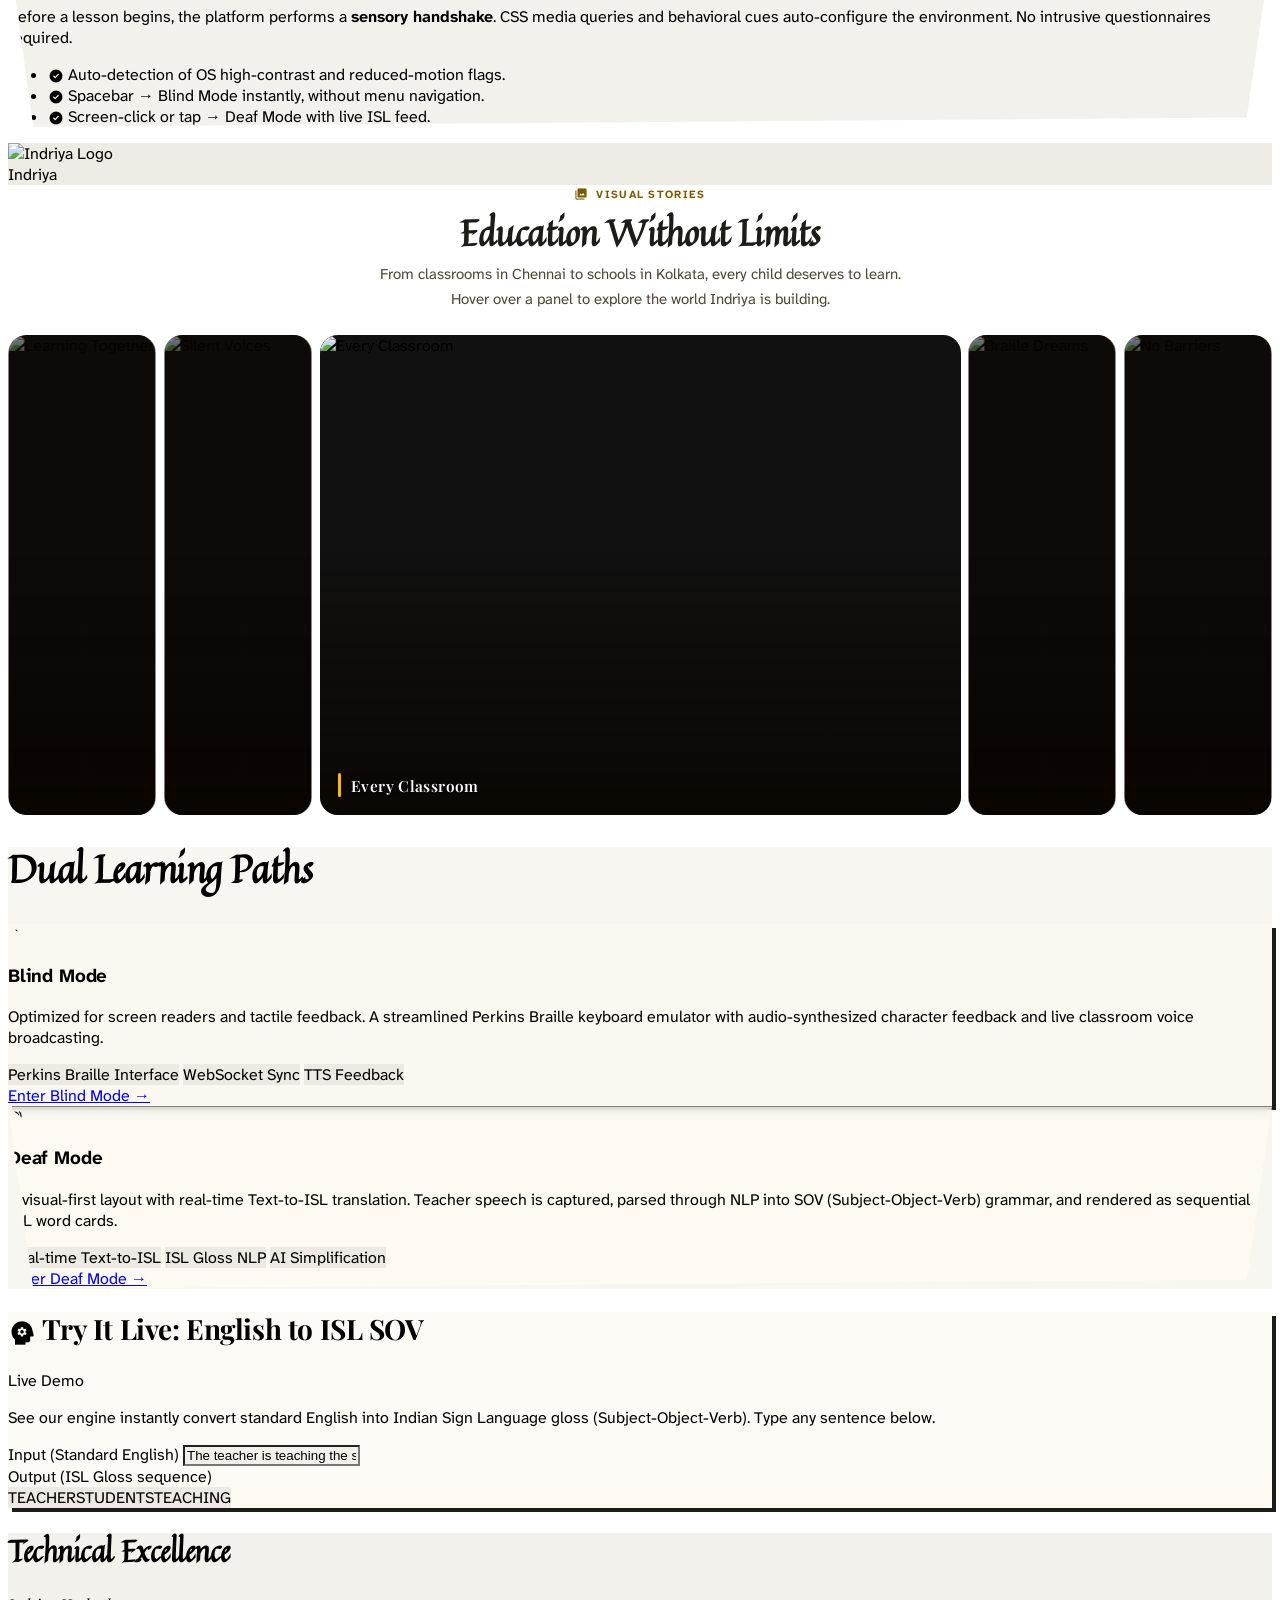
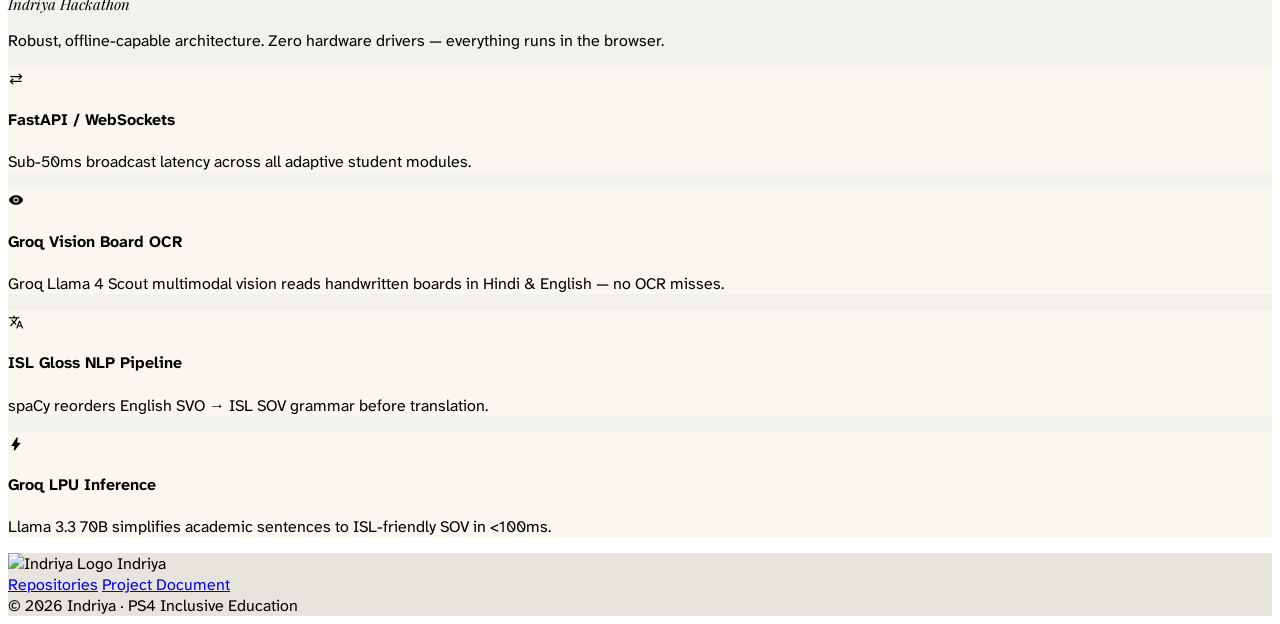
==== commit a1684ade: "Fix: Remove Qwen3-VL → Groq Vision; add accordion-gallery.js + .css to git (were missing)" ====
--- a/frontend/index.html
+++ b/frontend/index.html
@@ -636,8 +636,8 @@
           <div class="bg-surface p-4 border-2 border-on-surface flex items-start gap-4 rounded-sm">
             <span class="material-symbols-outlined text-tertiary text-3xl">visibility</span>
             <div>
-              <h4 class="font-label-lg text-label-lg text-on-surface mb-1">Qwen3-VL Board OCR</h4>
-              <p class="font-body-md text-body-md text-sm text-on-surface-variant">Open-source SOTA vision reads handwritten boards in Hindi &amp; English — no OCR misses.</p>
+              <h4 class="font-label-lg text-label-lg text-on-surface mb-1">Groq Vision Board OCR</h4>
+              <p class="font-body-md text-body-md text-sm text-on-surface-variant">Groq Llama 4 Scout multimodal vision reads handwritten boards in Hindi &amp; English — no OCR misses.</p>
             </div>
           </div>
           <div class="bg-surface p-4 border-2 border-on-surface flex items-start gap-4 rounded-sm">
--- a/frontend/accordion-gallery.css
+++ b/frontend/accordion-gallery.css
@@ -0,0 +1,202 @@
+/* ── AccordionGallery — CSS Grid edition ────────────────────────────
+   Animates grid-template-columns — single layout property, browser-
+   optimised path. No flex-grow, no JS animation loop, no GSAP.
+   ──────────────────────────────────────────────────────────────── */
+
+.accordion-gallery {
+  --ag-accent: #ffb800;
+  --ag-text: #ffffff;
+  --ag-gap: 8px;
+  --ag-radius: 18px;
+  --ag-dur: 0.55s;
+  --ag-ease: cubic-bezier(0.22, 1, 0.36, 1);
+
+  display: grid;
+  /* JS sets grid-template-columns */
+  grid-auto-rows: 1fr;
+  gap: var(--ag-gap);
+  width: 100%;
+  height: 480px;
+
+  /* ★ Single property — browser can optimise this far better than N flex tweens */
+  transition: grid-template-columns var(--ag-dur) var(--ag-ease);
+
+  /* Limit layout recalc scope to this element only */
+  contain: layout style;
+}
+
+/* ── Panel ── */
+.ag-panel {
+  position: relative;
+  min-width: 0;
+  min-height: 0;
+  overflow: hidden;
+  border-radius: var(--ag-radius);
+  cursor: pointer;
+  display: block;
+  text-decoration: none;
+  outline: none;
+  background: #111;
+
+  /* GPU layer — transforms will be composited */
+  transform: translateZ(0);
+
+  /* Tilt: only transform changes, no layout impact */
+  transition: transform var(--ag-dur) var(--ag-ease), box-shadow 0.3s ease;
+  will-change: transform;
+}
+
+.ag-panel:focus-visible {
+  box-shadow: 0 0 0 3px var(--ag-accent);
+}
+
+/* ── Frame / Media ── */
+.ag-panel__frame {
+  position: absolute;
+  inset: 0;
+  overflow: hidden;
+  border-radius: inherit;
+}
+
+.ag-panel__media {
+  position: absolute;
+  inset: 0;
+  width: 100%;
+  height: 100%;
+  /* No filter, no transform tweens — just let images fill the panel */
+  transition: opacity var(--ag-dur) ease;
+  will-change: opacity;
+}
+
+.ag-panel__media img {
+  width: 100%;
+  height: 100%;
+  object-fit: cover;
+  display: block;
+  user-select: none;
+  -webkit-user-drag: none;
+  /* Promote img to own layer to avoid repaint on opacity change */
+  transform: translateZ(0);
+}
+
+/* ── Dim overlay ── */
+.ag-panel__dim {
+  position: absolute;
+  inset: 0;
+  pointer-events: none;
+  background: rgba(10, 5, 0, 0.52);
+  transition: opacity var(--ag-dur) ease;
+  will-change: opacity;
+}
+.ag-panel--active .ag-panel__dim { opacity: 0; }
+
+/* ── Gradient overlay (always present) ── */
+.ag-panel__overlay {
+  position: absolute;
+  inset: 0;
+  pointer-events: none;
+  background: linear-gradient(180deg, transparent 45%, rgba(10,5,0,0.85) 100%);
+}
+
+/* ── Label ── */
+.ag-panel__label {
+  position: absolute;
+  left: 18px;
+  bottom: 18px;
+  right: 18px;
+  display: flex;
+  align-items: center;
+  gap: 10px;
+  pointer-events: none;
+  z-index: 2;
+}
+
+.ag-panel__bar {
+  flex: 0 0 3px;
+  width: 3px;
+  height: 24px;
+  border-radius: 3px;
+  background: var(--ag-accent);
+  opacity: 0;
+  transform: translateX(-12px);
+  transition: opacity 0.3s ease 0.05s, transform 0.3s var(--ag-ease) 0.05s;
+  will-change: opacity, transform;
+}
+
+.ag-panel__text {
+  color: var(--ag-text);
+  font-family: 'Playfair Display', Georgia, serif;
+  font-weight: 600;
+  font-size: clamp(0.9rem, 1.2vw, 1.25rem);
+  letter-spacing: 0.025em;
+  white-space: nowrap;
+  overflow: hidden;
+  text-overflow: ellipsis;
+  opacity: 0;
+  transform: translateX(-12px);
+  transition: opacity 0.3s ease 0.12s, transform 0.3s var(--ag-ease) 0.12s;
+  will-change: opacity, transform;
+  text-shadow: 0 1px 12px rgba(0,0,0,0.7);
+}
+
+/* ★ CSS-only label reveal — zero JS needed */
+.ag-panel--active .ag-panel__bar,
+.ag-panel--active .ag-panel__text {
+  opacity: 1;
+  transform: translateX(0);
+}
+
+/* ── Section wrapper ── */
+.ag-section__intro { text-align: center; margin-bottom: 1.5rem; }
+
+.ag-section__eyebrow {
+  display: inline-flex;
+  align-items: center;
+  gap: 8px;
+  font-size: 11px;
+  font-weight: 700;
+  letter-spacing: 0.12em;
+  text-transform: uppercase;
+  color: #7c5800;
+  margin-bottom: 10px;
+}
+
+.ag-section__title {
+  font-family: 'Quintessential', cursive;
+  font-size: clamp(24px, 4vw, 36px);
+  color: #1c1c18;
+  margin: 0 0 8px 0;
+  line-height: 1.2;
+}
+
+.ag-section__sub {
+  font-size: 15px;
+  color: #514532;
+  max-width: 540px;
+  margin: 0 auto;
+  line-height: 1.65;
+}
+
+/* ── Mobile ── */
+@media (max-width: 560px) {
+  .accordion-gallery {
+    grid-template-columns: 1fr !important;
+    grid-template-rows: unset;
+    height: auto !important;
+    contain: none;
+  }
+  .ag-panel { min-height: 80px; transform: none !important; }
+}
+
+/* ── Reduced motion ── */
+@media (prefers-reduced-motion: reduce) {
+  .accordion-gallery,
+  .ag-panel,
+  .ag-panel__media,
+  .ag-panel__bar,
+  .ag-panel__text,
+  .ag-panel__dim {
+    transition-duration: 0s !important;
+    will-change: auto !important;
+  }
+}
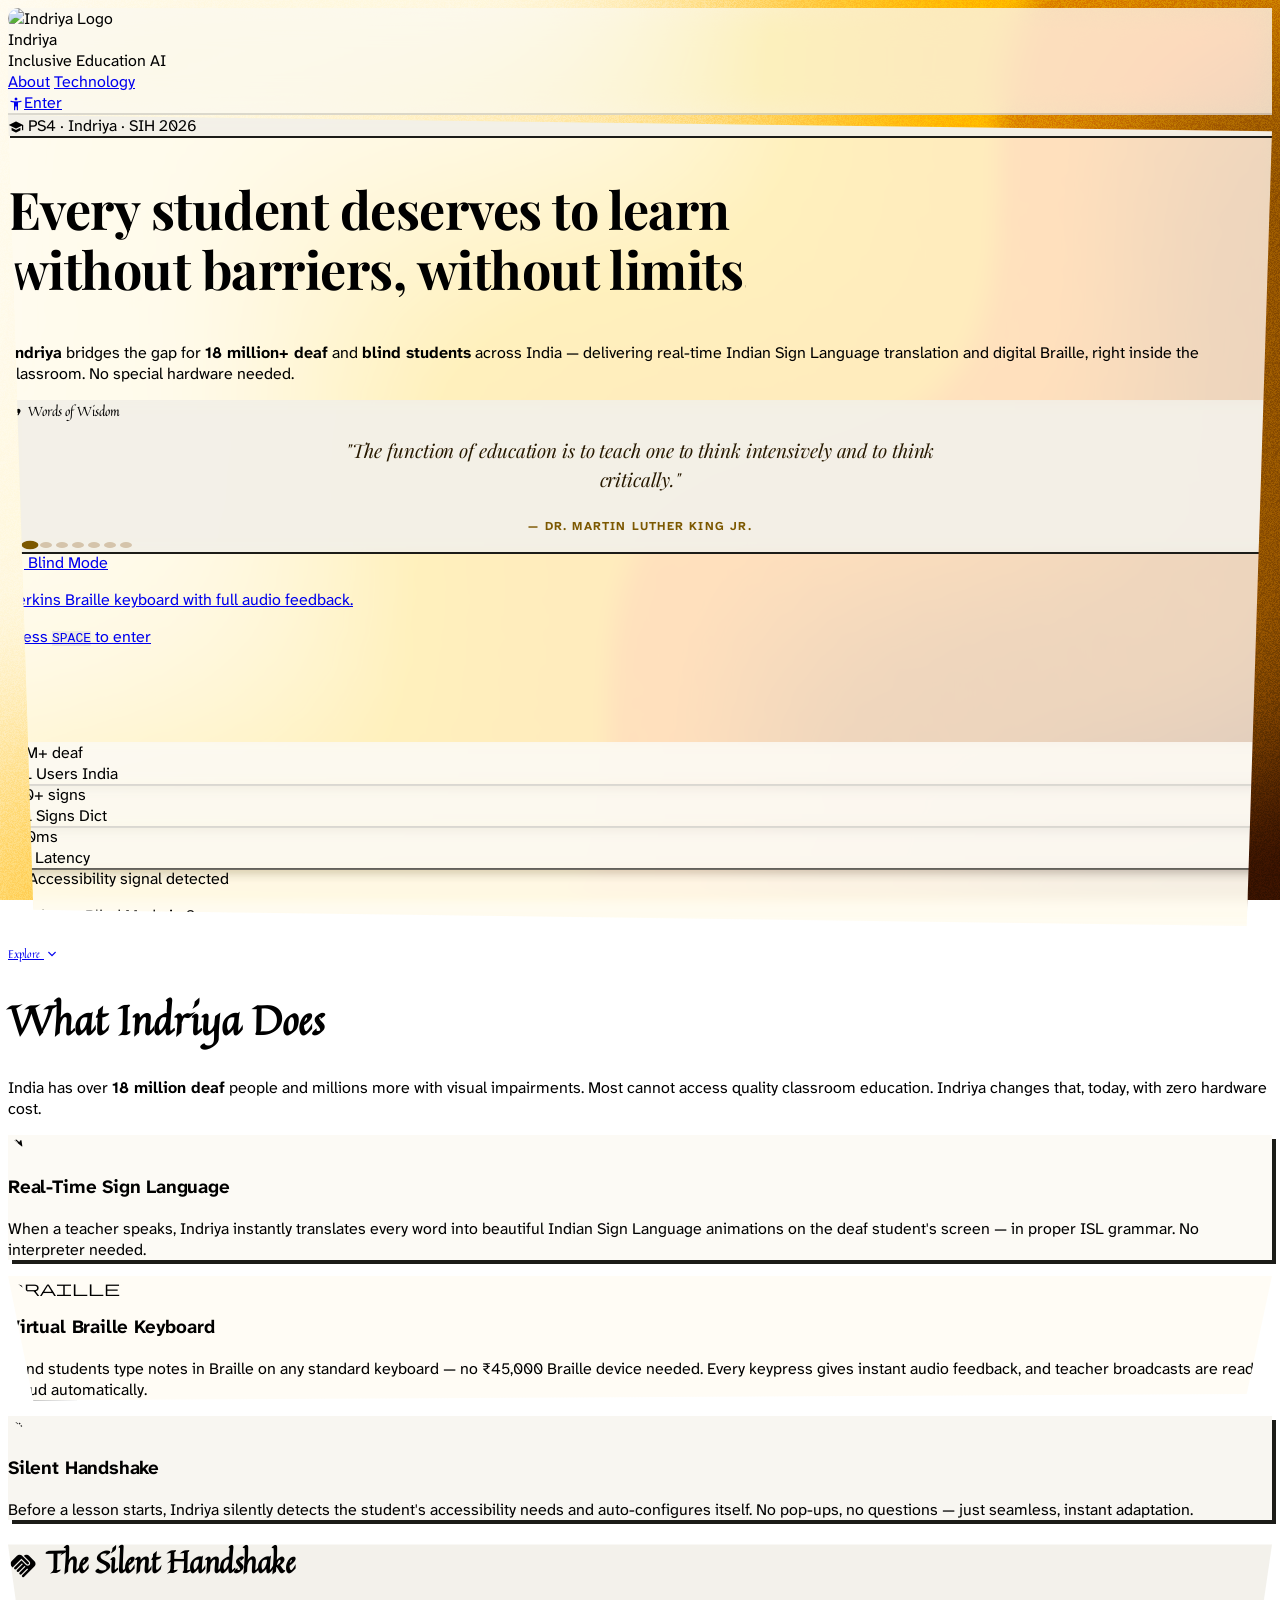
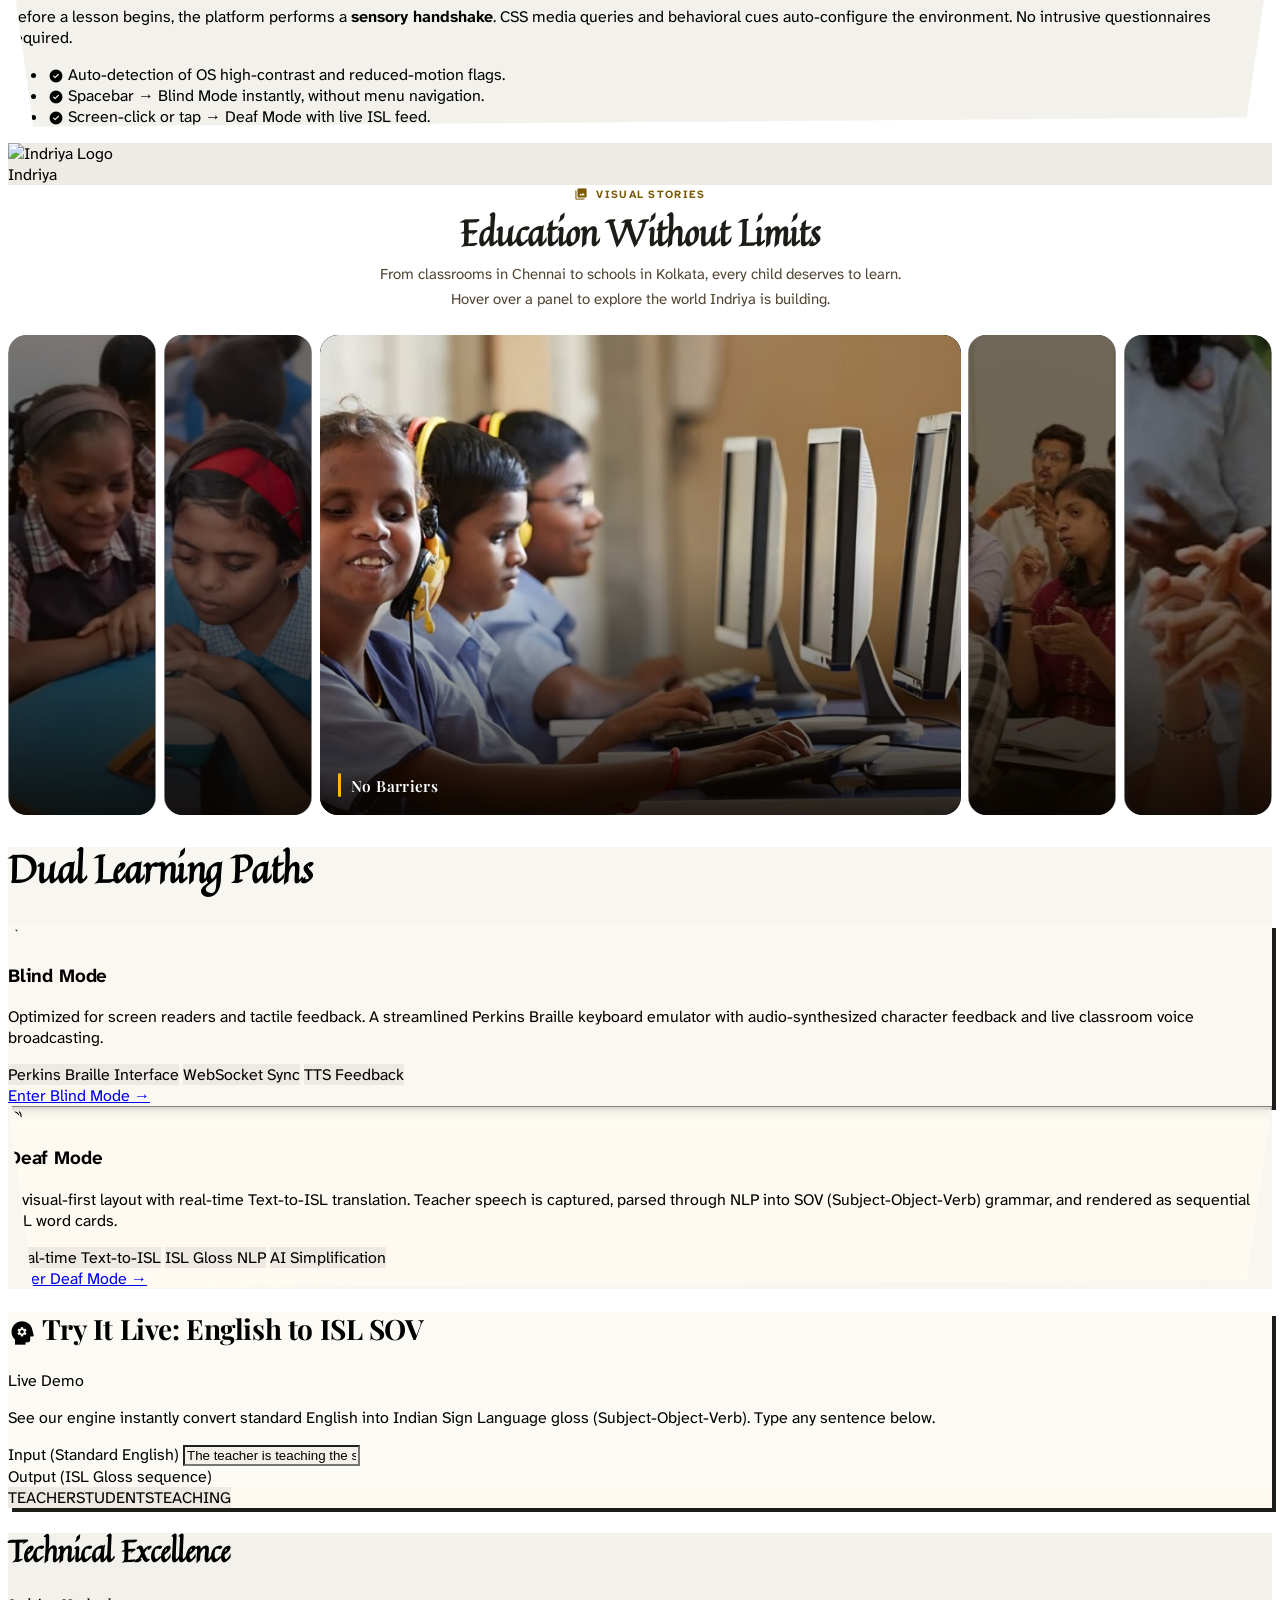
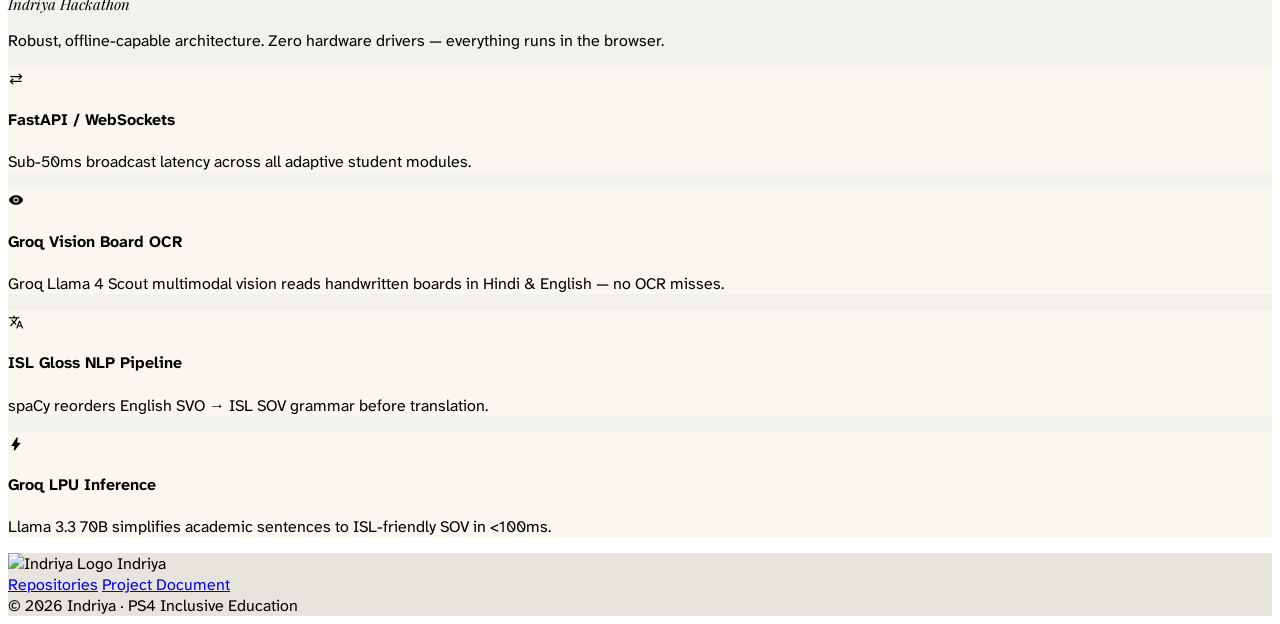
==== commit 581953b7: "Update gallery images with user-provided classroom photos and update README gallery screenshot" ====
--- a/frontend/index.html
+++ b/frontend/index.html
@@ -825,28 +825,28 @@
     // Curated Unsplash images: education, sign language, India classrooms
     var items = [
       {
-        image: 'https://images.unsplash.com/photo-1503676260728-1c00da094a0b?w=900&h=1200&fit=crop&auto=format',
+        image: 'assets/gallery/learning_together.jpg',
         label: 'Learning Together',
         link: '#'
       },
       {
-        image: 'https://images.unsplash.com/photo-1571260899304-425eee4c7efc?w=900&h=1200&fit=crop&auto=format',
-        label: 'Silent Voices',
+        image: 'assets/gallery/braille_dreams.jpg',
+        label: 'Braille Dreams',
         link: '#'
       },
       {
-        image: 'https://images.unsplash.com/photo-1580582932707-520aed937b7b?w=900&h=1200&fit=crop&auto=format',
+        image: 'assets/gallery/no_barriers.jpg',
+        label: 'No Barriers',
+        link: '#'
+      },
+      {
+        image: 'assets/gallery/every_classroom.jpg',
         label: 'Every Classroom',
         link: '#'
       },
       {
-        image: 'https://images.unsplash.com/photo-1509062522246-3755977927d7?w=900&h=1200&fit=crop&auto=format',
-        label: 'Braille Dreams',
-        link: '#'
-      },
-      {
-        image: 'https://images.unsplash.com/photo-1544717305-2782549b5136?w=900&h=1200&fit=crop&auto=format',
-        label: 'No Barriers',
+        image: 'assets/gallery/silent_voices.jpg',
+        label: 'Silent Voices',
         link: '#'
       }
     ];
